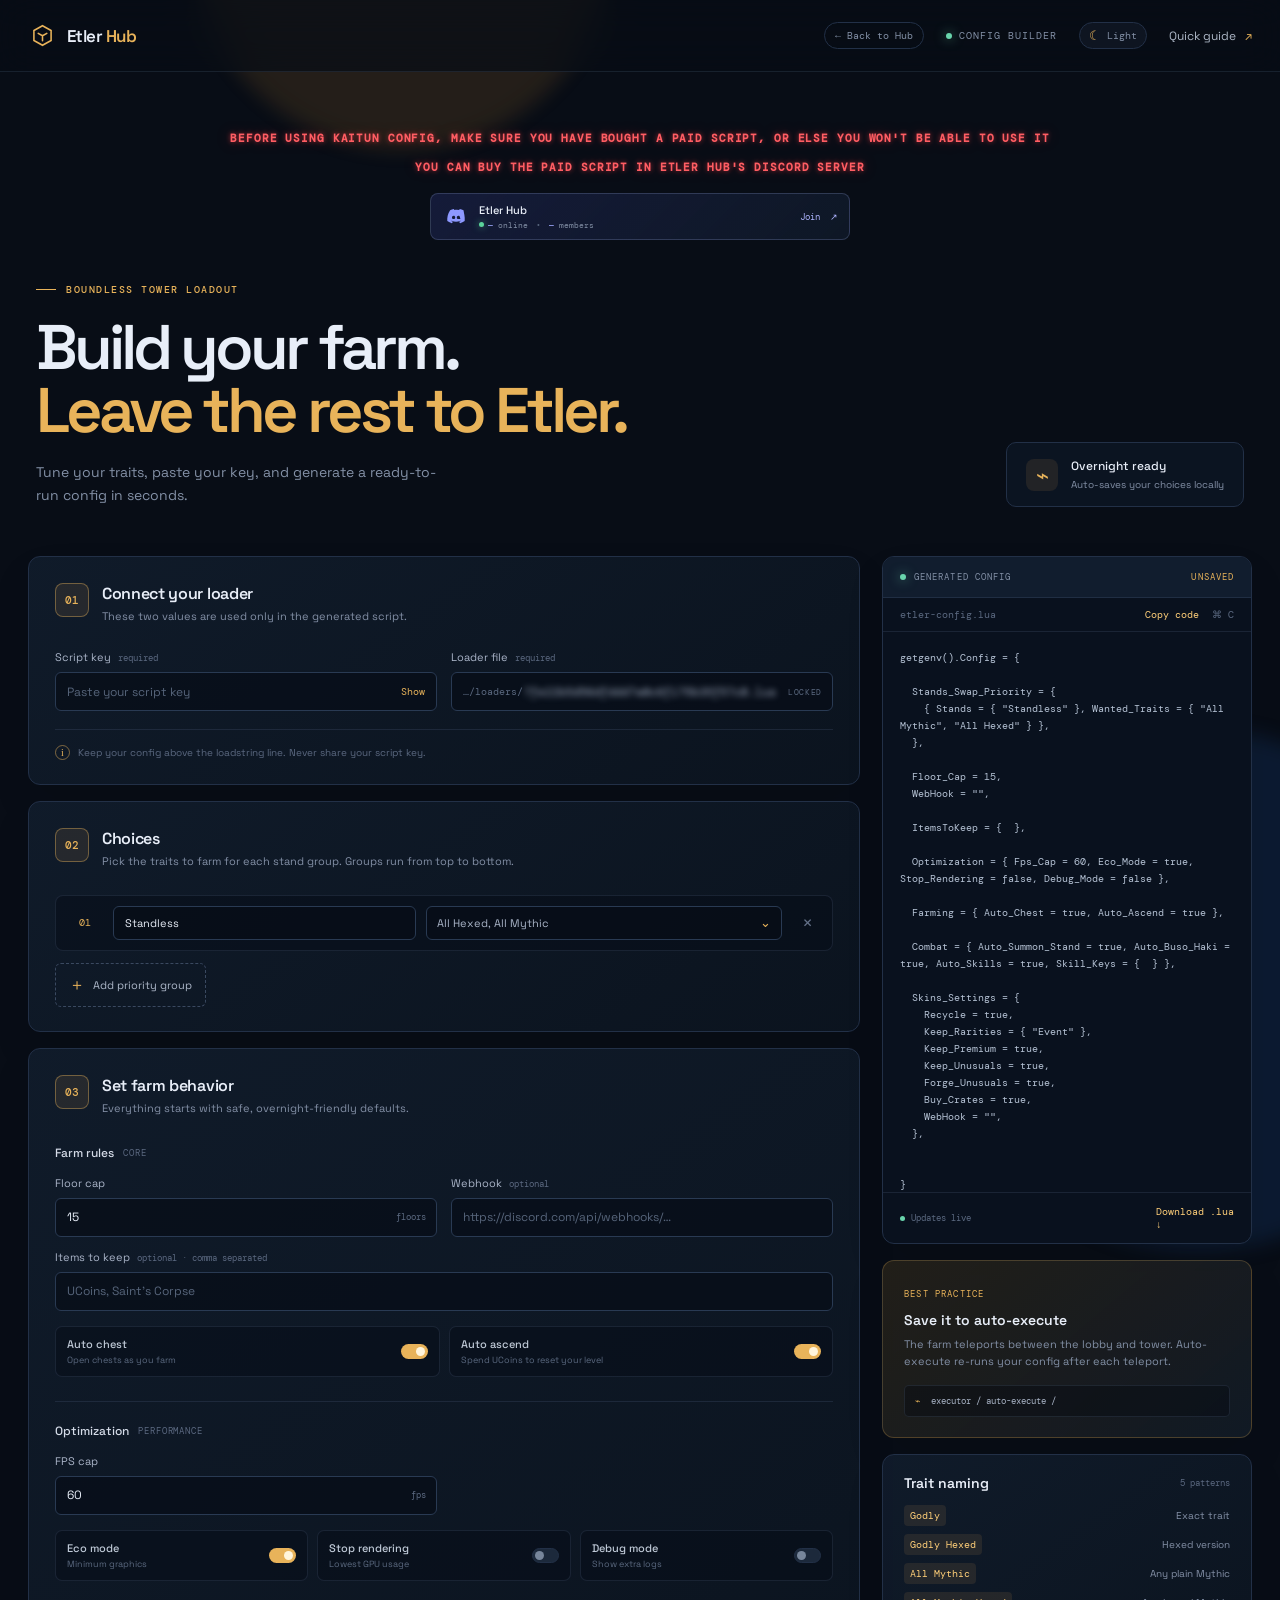
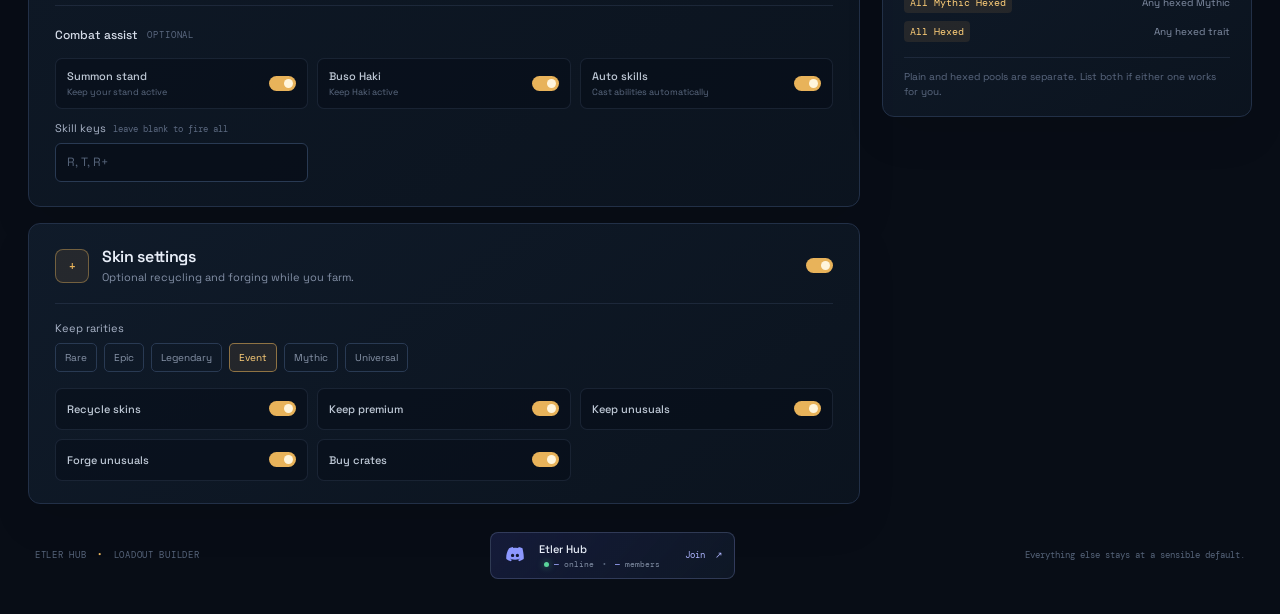
==== config.html @ 216a99de "Add files via upload" ====
<!doctype html>
<html lang="en" data-theme="dark">
  <head>
    <meta charset="UTF-8" />
    <meta name="viewport" content="width=device-width, initial-scale=1.0" />
    <meta name="theme-color" content="#080d16" />
    <script>
      try {
        document.documentElement.dataset.theme = localStorage.getItem('etler-hub-theme') === 'light' ? 'light' : 'dark';
      } catch {}
    </script>
    <link rel="icon" href="data:image/svg+xml,%3Csvg xmlns='http://www.w3.org/2000/svg' viewBox='0 0 32 32'%3E%3Crect width='32' height='32' rx='8' fill='%23080d16'/%3E%3Cpath d='M16 4 27 10v12L16 28 5 22V10L16 4Z' fill='none' stroke='%23e8b35a' stroke-width='2'/%3E%3C/svg%3E" />
    <title>Etler Config</title>
    <link rel="stylesheet" href="styles.css" />
  </head>
  <body onload="import('./app.js')">
    <div class="ambient ambient-one"></div>
    <div class="ambient ambient-two"></div>

    <header class="topbar">
      <a class="brand" href="index.html" aria-label="Etler Hub home">
        <span class="brand-mark" aria-hidden="true">
          <svg viewBox="0 0 32 32" fill="none">
            <path d="M16 3.5 27 9.7v12.6L16 28.5 5 22.3V9.7L16 3.5Z" stroke="currentColor" stroke-width="2"/>
            <path d="m10.5 13.2 5.5 3.1 5.5-3.1M16 16.3v6.4" stroke="currentColor" stroke-width="2" stroke-linecap="round" stroke-linejoin="round"/>
          </svg>
        </span>
        <span>Etler <b>Hub</b></span>
      </a>
      <div class="topbar-right">
        <a class="back-home-button" href="index.html">← Back to Hub</a>
        <span class="status-dot"><i></i> CONFIG BUILDER</span>
        <button class="theme-toggle" id="theme-toggle" type="button" aria-label="Switch to light mode" title="Switch to light mode">
          <span class="theme-glyph" id="theme-glyph" aria-hidden="true">☾</span><span id="theme-label">Light</span>
        </button>
        <button class="docs-link docs-button" id="quick-guide-trigger" type="button" aria-haspopup="dialog" aria-controls="guide-modal">Quick guide <span>↗</span></button>
      </div>
    </header>

    <main id="top" class="shell">
      <p class="paid-warning" role="alert">BEFORE USING KAITUN CONFIG, MAKE SURE YOU HAVE BOUGHT A PAID SCRIPT, OR ELSE YOU WON'T BE ABLE TO USE IT</p>
      <p class="paid-warning paid-warning-secondary" role="alert">YOU CAN BUY THE PAID SCRIPT IN ETLER HUB'S DISCORD SERVER</p>
      <a class="discord-card config-discord-card" href="https://discord.gg/sDwYt2YUWt" target="_blank" rel="noopener noreferrer" aria-label="Join the Etler Hub Discord server">
        <span class="discord-mark" aria-hidden="true">
          <svg viewBox="0 0 24 24" fill="none"><path d="M19.5 5.2A16.2 16.2 0 0 0 15.7 4l-.5 1a14.8 14.8 0 0 0-2.4-.2c-.8 0-1.6.1-2.4.2l-.5-1c-1.3.3-2.6.7-3.8 1.2C3.7 8.9 3 12.5 3.3 16c1.5 1.1 3 1.8 4.6 2.2l1.1-1.4c-.6-.2-1.2-.5-1.7-.8l.4-.3c1.3.6 2.8 1 4.3 1s3-.4 4.3-1l.4.3c-.5.3-1.1.6-1.7.8l1.1 1.4c1.6-.4 3.1-1.1 4.6-2.2.4-4.1-.7-7.7-1.2-10.8ZM9.6 14.1c-.9 0-1.6-.8-1.6-1.7s.7-1.7 1.6-1.7 1.6.7 1.6 1.7-.7 1.7-1.6 1.7Zm4.8 0c-.9 0-1.6-.8-1.6-1.7s.7-1.7 1.6-1.7 1.6.7 1.6 1.7 1.6 1.7-1.6 1.7Z" fill="currentColor"/></svg>
        </span>
        <span class="discord-copy"><strong id="discord-name">Etler Hub</strong><span><i class="discord-online-dot"></i><b id="discord-online">—</b> online <em>•</em> <b id="discord-members">—</b> members</span></span>
        <span class="discord-join">Join <span>↗</span></span>
      </a>
      <section class="hero">
        <div>
          <p class="eyebrow"><span></span> BOUNDLESS TOWER LOADOUT</p>
          <h1>Build your farm.<br /><em>Leave the rest to Etler.</em></h1>
          <p class="hero-copy">Tune your traits, paste your key, and generate a ready-to-run config in seconds.</p>
        </div>
        <div class="hero-badge">
          <div class="badge-icon">⌁</div>
          <div><strong>Overnight ready</strong><span>Auto-saves your choices locally</span></div>
        </div>
      </section>

      <div class="workspace-grid">
        <section class="builder-column" aria-label="Configuration builder">
          <div class="panel step-panel">
            <div class="panel-heading">
              <div class="step-number">01</div>
              <div><h2>Connect your loader</h2><p>These two values are used only in the generated script.</p></div>
            </div>
            <div class="field-grid">
              <label class="field">
                <span>Script key <small>required</small></span>
                <div class="input-wrap">
                  <input id="script-key" type="password" placeholder="Paste your script key" autocomplete="off" />
                  <button class="input-action" type="button" id="toggle-key" aria-label="Show script key">Show</button>
                </div>
              </label>
              <label class="field">
                <span>Loader file <small>required</small></span>
                <div class="input-wrap loader-input locked-loader" aria-label="Fixed loader file"><b>…/loaders/</b><span id="loader">7fe22b5d56dfddd7a0c6f175b35f57c0.lua</span><i>LOCKED</i></div>
              </label>
            </div>
            <div class="note-line"><span class="note-icon">i</span> Keep your config above the loadstring line. Never share your script key.</div>
          </div>

          <div class="panel step-panel">
            <div class="panel-heading">
              <div class="step-number">02</div>
              <div><h2>Choices</h2><p>Pick the traits to farm for each stand group. Groups run from top to bottom.</p></div>
            </div>
            <div id="priority-groups" class="priority-groups"></div>
            <button class="add-group" id="add-group" type="button"><span>＋</span> Add priority group</button>
          </div>

          <div class="panel step-panel">
            <div class="panel-heading">
              <div class="step-number">03</div>
              <div><h2>Set farm behavior</h2><p>Everything starts with safe, overnight-friendly defaults.</p></div>
            </div>

            <div class="setting-block">
              <div class="setting-title"><span>Farm rules</span><small>CORE</small></div>
              <div class="compact-fields">
                <label class="field"><span>Floor cap</span><div class="number-input"><input id="floor-cap" type="number" min="0" value="15" /><span>floors</span></div></label>
                <label class="field"><span>Webhook <small>optional</small></span><input id="webhook" type="url" placeholder="https://discord.com/api/webhooks/…" /></label>
              </div>
              <label class="field items-field"><span>Items to keep <small>optional · comma separated</small></span><input id="items-to-keep" type="text" placeholder="UCoins, Saint's Corpse" /></label>
              <div class="toggle-grid">
                <label class="toggle-row"><span><b>Auto chest</b><small>Open chests as you farm</small></span><input id="auto-chest" type="checkbox" checked /><i></i></label>
                <label class="toggle-row"><span><b>Auto ascend</b><small>Spend UCoins to reset your level</small></span><input id="auto-ascend" type="checkbox" checked /><i></i></label>
              </div>
            </div>

            <div class="setting-block split-setting">
              <div class="setting-title"><span>Optimization</span><small>PERFORMANCE</small></div>
              <div class="compact-fields three">
                <label class="field"><span>FPS cap</span><div class="number-input"><input id="fps-cap" type="number" min="1" max="240" value="60" /><span>fps</span></div></label>
              </div>
              <div class="toggle-grid three">
                <label class="toggle-row"><span><b>Eco mode</b><small>Minimum graphics</small></span><input id="eco-mode" type="checkbox" checked /><i></i></label>
                <label class="toggle-row"><span><b>Stop rendering</b><small>Lowest GPU usage</small></span><input id="stop-rendering" type="checkbox" /><i></i></label>
                <label class="toggle-row"><span><b>Debug mode</b><small>Show extra logs</small></span><input id="debug-mode" type="checkbox" /><i></i></label>
              </div>
            </div>

            <div class="setting-block split-setting">
              <div class="setting-title"><span>Combat assist</span><small>OPTIONAL</small></div>
              <div class="toggle-grid three">
                <label class="toggle-row"><span><b>Summon stand</b><small>Keep your stand active</small></span><input id="auto-summon" type="checkbox" checked /><i></i></label>
                <label class="toggle-row"><span><b>Buso Haki</b><small>Keep Haki active</small></span><input id="auto-buso" type="checkbox" checked /><i></i></label>
                <label class="toggle-row"><span><b>Auto skills</b><small>Cast abilities automatically</small></span><input id="auto-skills" type="checkbox" checked /><i></i></label>
              </div>
              <label class="field skill-keys"><span>Skill keys <small>leave blank to fire all</small></span><input id="skill-keys" type="text" placeholder="R, T, R+" /></label>
            </div>
          </div>

          <div class="panel skin-panel">
            <div class="panel-heading compact-heading">
              <div class="step-number">+</div>
              <div><h2>Skin settings</h2><p>Optional recycling and forging while you farm.</p></div>
              <label class="mini-toggle"><input id="skins-enabled" type="checkbox" checked /><i></i></label>
            </div>
            <div id="skin-options" class="skin-options">
              <div class="rarity-picker">
                <span class="picker-label">Keep rarities</span>
                <div class="rarity-list">
                  <label><input type="checkbox" value="Rare" />Rare</label>
                  <label><input type="checkbox" value="Epic" />Epic</label>
                  <label><input type="checkbox" value="Legendary" />Legendary</label>
                  <label class="checked"><input type="checkbox" value="Event" checked />Event</label>
                  <label><input type="checkbox" value="Mythic" />Mythic</label>
                  <label><input type="checkbox" value="Universal" />Universal</label>
                </div>
              </div>
              <div class="toggle-grid three skin-toggles">
                <label class="toggle-row"><span><b>Recycle skins</b></span><input id="recycle" type="checkbox" checked /><i></i></label>
                <label class="toggle-row"><span><b>Keep premium</b></span><input id="keep-premium" type="checkbox" checked /><i></i></label>
                <label class="toggle-row"><span><b>Keep unusuals</b></span><input id="keep-unusuals" type="checkbox" checked /><i></i></label>
                <label class="toggle-row"><span><b>Forge unusuals</b></span><input id="forge-unusuals" type="checkbox" checked /><i></i></label>
                <label class="toggle-row"><span><b>Buy crates</b></span><input id="buy-crates" type="checkbox" checked /><i></i></label>
              </div>
            </div>
          </div>
        </section>

        <aside class="output-column">
          <div class="code-card">
            <div class="code-card-top">
              <div><span class="live-dot"></span><span>GENERATED CONFIG</span></div>
              <span id="config-state" class="config-state">UNSAVED</span>
            </div>
            <div class="code-toolbar"><span>etler-config.lua</span><button id="copy-config" type="button">Copy code <span>⌘ C</span></button></div>
            <pre id="code-output" tabindex="0" aria-label="Generated Lua config"></pre>
            <div class="code-card-bottom"><span><i></i> Updates live</span><button id="download-config" type="button">Download .lua <span>↓</span></button></div>
          </div>

          <div class="tip-card">
            <span class="tip-label">BEST PRACTICE</span>
            <h3>Save it to auto-execute</h3>
            <p>The farm teleports between the lobby and tower. Auto-execute re-runs your config after each teleport.</p>
            <div class="tip-path"><span>⌁</span> executor / auto-execute /</div>
          </div>

          <div class="trait-card" id="guide">
            <div class="trait-card-heading"><h3>Trait naming</h3><span>5 patterns</span></div>
            <div class="trait-list">
              <div><code>Godly</code><span>Exact trait</span></div>
              <div><code>Godly Hexed</code><span>Hexed version</span></div>
              <div><code>All Mythic</code><span>Any plain Mythic</span></div>
              <div><code>All Mythic Hexed</code><span>Any hexed Mythic</span></div>
              <div><code>All Hexed</code><span>Any hexed trait</span></div>
            </div>
            <p class="trait-note">Plain and hexed pools are separate. List both if either one works for you.</p>
          </div>
        </aside>
      </div>

      <footer class="page-footer">
        <span>ETLER HUB <i>•</i> LOADOUT BUILDER</span>
        <a class="discord-card footer-discord-card" href="https://discord.gg/sDwYt2YUWt" target="_blank" rel="noopener noreferrer" aria-label="Join the Etler Hub Discord server">
          <span class="discord-mark" aria-hidden="true">
            <svg viewBox="0 0 24 24" fill="none"><path d="M19.5 5.2A16.2 16.2 0 0 0 15.7 4l-.5 1a14.8 14.8 0 0 0-2.4-.2c-.8 0-1.6.1-2.4.2l-.5-1c-1.3.3-2.6.7-3.8 1.2C3.7 8.9 3 12.5 3.3 16c1.5 1.1 3 1.8 4.6 2.2l1.1-1.4c-.6-.2-1.2-.5-1.7-.8l.4-.3c1.3.6 2.8 1 4.3 1s3-.4 4.3-1l.4.3c-.5.3-1.1.6-1.7.8l1.1 1.4c1.6-.4 3.1-1.1 4.6-2.2.4-4.1-.7-7.7-1.2-10.8ZM9.6 14.1c-.9 0-1.6-.8-1.6-1.7s.7-1.7 1.6-1.7 1.6.8 1.6 1.7-.7 1.7-1.6 1.7Zm4.8 0c-.9 0-1.6-.8-1.6-1.7s.7-1.7 1.6-1.7 1.6.8 1.6 1.7-.7 1.7-1.6 1.7Z" fill="currentColor"/></svg>
          </span>
          <span class="discord-copy"><strong id="discord-name">Etler Hub</strong><span><i class="discord-online-dot"></i><b id="discord-online">—</b> online <em>•</em> <b id="discord-members">—</b> members</span></span>
          <span class="discord-join">Join <span>↗</span></span>
        </a>
        <span>Everything else stays at a sensible default.</span>
      </footer>
    </main>

    <div class="guide-modal" id="guide-modal" aria-hidden="true">
      <div class="guide-backdrop" data-guide-close></div>
      <section class="guide-dialog" role="dialog" aria-modal="true" aria-labelledby="guide-title" tabindex="-1">
        <header class="guide-modal-header">
          <div>
            <p class="eyebrow"><span></span> ETLER HUB / QUICK GUIDE</p>
            <h2 id="guide-title">Etler Hub — Trait Farm Setup</h2>
          </div>
          <button class="guide-close" id="guide-close" type="button" data-guide-close aria-label="Close quick guide">×</button>
        </header>
        <div class="guide-content">
          <p class="guide-lead">Farm traits while you're away. Three steps.</p>

          <ol class="guide-steps">
            <li>Paste your key into <code>script_key</code> and change the loader.</li>
            <li>Change <code>"Standless"</code> to the stand you want, and <code>Wanted_Traits</code> to the traits you want.</li>
            <li>Save it into your executor's auto-execute folder, then join the game.</li>
          </ol>

          <p>Everything else already has sensible defaults — leave it alone unless you want to change something.</p>

          <h3>Naming your traits</h3>
          <p>It stops on the first one that lands.</p>
          <div class="guide-definition-list">
            <div><code>"Godly"</code><span>that exact trait</span></div>
            <div><code>"Godly Hexed"</code><span>the hexed version of it</span></div>
            <div><code>"All Mythic"</code><span>any Mythic trait, plain only</span></div>
            <div><code>"All Mythic Hexed"</code><span>any hexed Mythic</span></div>
            <div><code>"Any Hexed"</code><span>any hexed trait at all</span></div>
          </div>
          <pre>Wanted_Traits = { "All Mythic", "All Mythic Hexed" },</pre>
          <p><code>"All Mythic"</code> does not include hexed Mythics. List both, as above, if you want either.</p>

          <h3>Complete example</h3>
          <pre>getgenv().Config = {

    Stands_Swap_Priority = {
        { Stands = { "Standless" }, Wanted_Traits = { "Any Hexed", "All Mythic" } },
    },

    Floor_Cap = 15,
    WebHook   = "",

    ItemsToKeep = {},

    Optimization = { Fps_Cap = 60, Eco_Mode = true, Stop_Rendering = false, Debug_Mode = false },

    Farming = { Auto_Chest = true, Auto_Ascend = true },

    Combat = { Auto_Summon_Stand = true, Auto_Buso_Haki = true, Auto_Skills = true, Skill_Keys = {} },

    Skins_Settings = {
        Recycle        = true,
        Keep_Rarities  = { "Event" },
        Keep_Premium   = true,
        Keep_Unusuals  = true,
        Forge_Unusuals = true,
        Buy_Crates     = true,
        WebHook        = "",
    },
}

script_key = "YOUR_KEY_HERE";
loadstring(game:HttpGet("https://api.luarmor.net/files/v4/loaders/YOUR_LOADER.lua"))()</pre>
          <p>It takes you to Boundless Tower, farms, and rolls traits until one you asked for lands.</p>

          <h3>Three things that break it</h3>
          <p><strong>Use the auto-execute folder.</strong> The farm teleports between the lobby and the tower, and only auto-execute re-runs the script after a teleport. Run it by hand and it stops at the first one.</p>
          <p><strong>Keep the config above the loadstring line.</strong> Below it, and it's ignored.</p>
          <p><strong>No window is normal.</strong> With a config, the hub runs hidden. Delete the whole Config block if you want the clickable hub back.</p>

          <h3>Two things that look broken but aren't</h3>
          <p><strong>It skipped my stand.</strong> Every copy already has a trait you asked for. Rolling it would destroy the good trait you already have.</p>
          <p><strong>It stopped and named a typo.</strong> A name that matches nothing halts the script and tells you what you probably meant — better than guessing and rolling the wrong stand.</p>

          <h3>Picking what to farm</h3>
          <pre>Stands_Swap_Priority = {
    { Stands = { "Standless" },                Wanted_Traits = { "Any Hexed" } },
    { Stands = { "The Vessel", "Kuro Claws" }, Wanted_Traits = { "Godly" } },
}</pre>
          <p>Each line is one group, farmed top to bottom. Several stands on one line share the same target traits.</p>

          <h3>Five ways to name a trait</h3>
          <p>It stops on the first one that lands.</p>
          <div class="guide-definition-list">
            <div><code>"Any Hexed"</code><span>any hexed trait</span></div>
            <div><code>"All Mythic"</code><span>any plain Mythic; also All Legendary and All Epic</span></div>
            <div><code>"All Mythic Hexed"</code><span>any hexed Mythic; also All Legendary Hexed</span></div>
            <div><code>"Godly"</code><span>that exact trait</span></div>
            <div><code>"Godly Hexed"</code><span>the hexed version of it</span></div>
          </div>
          <p><code>"All Mythic"</code> and <code>"All Mythic Hexed"</code> are separate — the plain form never accepts a hexed roll. List both if you'll take either.</p>
          <p>Capitals, spaces, and punctuation don't matter — <code>"the vessel"</code> works.</p>
          <p>Ask for <code>"Prime"</code> and a hexed Prime is kept too — it's strictly better, so it's never rolled away.</p>

          <h3>Just want UCoins, not traits?</h3>
          <p>Leave <code>Wanted_Traits</code> empty and turn ascending off:</p>
          <pre>Stands_Swap_Priority = {
    { Stands = { "Standless" }, Wanted_Traits = { } },
},

Farming = { Auto_Ascend = false },</pre>
          <p>Empty traits means it never touches the roller — so it farms on your spec, normally skipped for being too good, and can't roll over a trait you wanted to keep. <code>Auto_Ascend = false</code> keeps the coins instead of spending them.</p>

          <h3>The other settings</h3>
          <p><strong>Floor_Cap</strong> — clear this floor, then restart, 0 climbs forever.</p>
          <p><strong>ItemsToKeep</strong> — auto-sell clears everything else to stop your bag filling up. Anything named here is never sold and is stored automatically the moment it drops. A floor won't skip until it's safely stored.</p>
          <p><strong>Optimization</strong> — <code>Fps_Cap</code> caps your framerate, <code>Eco_Mode</code> drops graphics to the minimum. Both are worth it for an overnight farm.</p>
          <p><strong>Farming.Auto_Ascend</strong> — set false to keep your UCoins. Ascending spends them and resets your level.</p>
          <p><strong>Combat</strong> — <code>Auto_Buso_Haki</code> keeps Haki up, <code>Auto_Skills</code> casts your abilities. <code>Skill_Keys = {}</code> fires every key; name them like <code>{ "R", "T" }</code> to pick. Charged keys use +, like <code>"R+"</code>.</p>
          <p><strong>WebHook</strong> — Discord ping each time a trait is secured. Your username is spoilered.</p>
          <p><strong>Skins_Settings</strong> — recycles skins into points, forges points into unusuals, while you farm. <code>Keep_Rarities</code> is what you protect — everything else is melted. Valid: Rare, Epic, Legendary, Event, Mythic, Universal. Limited, Unobtainable, equipped, and locked skins are never touched.</p>
        </div>
      </section>
    </div>
    <div id="toast" class="toast" role="status">Copied to clipboard</div>
  </body>
</html>
---- styles.css ----
@import url('https://fonts.googleapis.com/css2?family=DM+Mono:wght@400;500&family=Space+Grotesk:wght@400;500;600;700&display=swap');

:root {
  color-scheme: dark;
  --bg: #080d16;
  --panel: rgba(15, 23, 36, .88);
  --panel-2: #111c2c;
  --line: #223047;
  --line-soft: rgba(115, 138, 171, .16);
  --text: #e8eef8;
  --muted: #8390a6;
  --dim: #5b6980;
  --accent: #e8b35a;
  --accent-bright: #ffcf79;
  --accent-wash: rgba(232, 179, 90, .1);
  --green: #69d4ac;
  --mono: 'DM Mono', monospace;
  --topbar-bg: rgba(8, 13, 22, .72);
  --panel-gradient: linear-gradient(145deg, rgba(17,28,44,.92), rgba(12,20,32,.92));
  --input-bg: rgba(7, 13, 23, .68);
  --input-border: #293a53;
  --row-bg: rgba(6, 12, 21, .45);
  --toggle-bg: #1c293b;
  --label: #aab5c8;
  --subtle-text: #bfc9d7;
  --placeholder: #56647a;
  --menu-bg: #101b2a;
  --code-bg: #09111e;
  --code-top: #111d2e;
  --code-text: #b6c3d5;
  --tip-gradient: linear-gradient(140deg, rgba(40,35,25,.8), rgba(18,27,38,.9));
  --tip-path-bg: rgba(3, 8, 15, .35);
  --shadow: rgba(0, 0, 0, .08);
}

:root[data-theme="light"] {
  color-scheme: light;
  --bg: #f4f7fb;
  --panel: rgba(255, 255, 255, .92);
  --panel-2: #ffffff;
  --line: #d8e0eb;
  --line-soft: rgba(87, 106, 135, .17);
  --text: #172235;
  --muted: #60708a;
  --dim: #7b8799;
  --accent: #ae6d12;
  --accent-bright: #925708;
  --accent-wash: rgba(174, 109, 18, .1);
  --green: #23956f;
  --topbar-bg: rgba(244, 247, 251, .8);
  --panel-gradient: linear-gradient(145deg, rgba(255,255,255,.98), rgba(246,249,253,.96));
  --input-bg: rgba(249, 251, 254, .96);
  --input-border: #c5d0df;
  --row-bg: rgba(232, 238, 247, .56);
  --toggle-bg: #e2e8f1;
  --label: #52627a;
  --subtle-text: #43536b;
  --placeholder: #8995a7;
  --menu-bg: #ffffff;
  --code-bg: #f8fafd;
  --code-top: #edf2f8;
  --code-text: #44546d;
  --tip-gradient: linear-gradient(140deg, rgba(255,249,236,.96), rgba(244,248,252,.98));
  --tip-path-bg: rgba(232, 238, 247, .6);
  --shadow: rgba(63, 82, 111, .1);
}

* { box-sizing: border-box; }
html { scroll-behavior: smooth; }
body {
  margin: 0;
  background: var(--bg);
  color: var(--text);
  font-family: 'Space Grotesk', sans-serif;
  min-width: 320px;
  overflow-x: hidden;
}
button, input { font: inherit; }
button { cursor: pointer; }
.ambient { position: fixed; pointer-events: none; border-radius: 50%; filter: blur(10px); opacity: .16; z-index: -1; }
.ambient-one { width: 420px; height: 420px; background: #b77b2b; top: -270px; left: 15%; }
.ambient-two { width: 520px; height: 520px; background: #163665; bottom: -350px; right: -180px; opacity: .35; }

.topbar { height: 72px; padding: 0 max(28px, calc((100vw - 1280px) / 2)); border-bottom: 1px solid var(--line-soft); display: flex; align-items: center; justify-content: space-between; background: var(--topbar-bg); backdrop-filter: blur(18px); }
.brand { display: flex; gap: 10px; align-items: center; color: var(--text); text-decoration: none; font-size: 17px; font-weight: 600; letter-spacing: -.03em; }
.brand b { color: var(--accent); font-weight: 600; }
.brand-mark { width: 29px; height: 29px; display: grid; place-items: center; color: var(--accent); }
.brand-mark svg { width: 25px; height: 25px; }
.topbar-right { display: flex; align-items: center; gap: 22px; }
.back-home-button { color: var(--muted); border: 1px solid var(--line); border-radius: 999px; padding: 6px 10px; font: 10px var(--mono); text-decoration: none; transition: .2s; }
.back-home-button:hover { border-color: var(--accent); color: var(--accent); }
.theme-toggle { display: inline-flex; align-items: center; gap: 6px; border: 1px solid var(--line); border-radius: 999px; padding: 6px 9px; color: var(--muted); background: var(--panel); font: 10px var(--mono); transition: .2s; }
.theme-toggle:hover { border-color: var(--accent); color: var(--accent); }
.theme-glyph { color: var(--accent); font-size: 13px; line-height: 1; }
.status-dot, .docs-link { font-size: 10px; font-family: var(--mono); letter-spacing: .1em; color: var(--muted); }
.status-dot { display: flex; align-items: center; gap: 7px; }
.status-dot i, .live-dot { width: 6px; height: 6px; background: var(--green); border-radius: 50%; box-shadow: 0 0 12px rgba(105,212,172,.7); display: inline-block; }
.docs-link { color: #aeb8c7; letter-spacing: 0; text-decoration: none; font-family: inherit; font-size: 12px; }
.docs-link span { color: var(--accent); margin-left: 6px; }

.shell { max-width: 1280px; margin: 0 auto; padding: 58px 28px 35px; }
.paid-warning { margin: 0 auto 35px; max-width: 940px; color: #ff5d63; font: 700 11px/1.6 var(--mono); letter-spacing: .08em; text-align: center; text-shadow: 0 0 5px rgba(255, 67, 76, .6), 0 0 16px rgba(255, 67, 76, .3); animation: paid-warning-pulse 1.8s ease-in-out infinite; }
.paid-warning-secondary { margin-top: -24px; margin-bottom: 17px; }
.config-discord-card { width: min(100%, 420px); margin: 0 auto 43px; }
.footer-discord-card { display: none; }
@keyframes paid-warning-pulse {
  0%, 100% { opacity: .78; text-shadow: 0 0 4px rgba(255, 67, 76, .45), 0 0 12px rgba(255, 67, 76, .2); }
  50% { opacity: 1; text-shadow: 0 0 7px rgba(255, 67, 76, .9), 0 0 24px rgba(255, 67, 76, .55); }
}
.hero { display: flex; align-items: flex-end; justify-content: space-between; gap: 35px; padding: 0 8px 49px; }
.eyebrow { font: 500 10px var(--mono); letter-spacing: .15em; color: var(--accent); margin: 0 0 20px; display: flex; align-items: center; gap: 10px; }
.eyebrow span { display: block; width: 20px; height: 1px; background: var(--accent); }
h1 { font-size: clamp(38px, 5vw, 63px); line-height: .99; margin: 0; letter-spacing: -.065em; font-weight: 600; }
h1 em { color: var(--accent); font-style: normal; }
.hero-copy { color: var(--muted); max-width: 420px; font-size: 14px; line-height: 1.65; margin: 20px 0 0; }
.hero-badge { display: flex; align-items: center; gap: 13px; padding: 15px 19px; border: 1px solid var(--line); background: rgba(17,28,44,.52); border-radius: 10px; min-width: 220px; }
.hero-badge .badge-icon { width: 32px; height: 32px; border-radius: 8px; background: var(--accent-wash); color: var(--accent); display: grid; place-items: center; font-size: 22px; }
.hero-badge strong, .hero-badge span { display: block; }
.hero-badge strong { font-size: 12px; font-weight: 500; }
.hero-badge span { color: var(--muted); font-size: 10px; margin-top: 4px; }

.workspace-grid { display: grid; grid-template-columns: minmax(0, 1fr) 370px; align-items: start; gap: 22px; }
.builder-column { display: flex; flex-direction: column; gap: 16px; min-width: 0; }
.output-column { position: sticky; top: 20px; display: flex; flex-direction: column; gap: 16px; min-width: 0; }
.panel, .code-card, .tip-card, .trait-card { border: 1px solid var(--line); background: var(--panel-gradient); border-radius: 12px; box-shadow: 0 20px 40px var(--shadow); }
.step-panel { padding: 26px 26px 24px; }
.panel-heading { display: flex; align-items: flex-start; gap: 13px; margin-bottom: 25px; }
.panel-heading h2 { margin: 0; font-size: 16px; letter-spacing: -.02em; font-weight: 600; }
.panel-heading p { color: var(--muted); font-size: 11px; margin: 5px 0 0; line-height: 1.45; }
.step-number { min-width: 34px; height: 34px; border-radius: 8px; border: 1px solid rgba(232,179,90,.4); color: var(--accent); background: var(--accent-wash); display: grid; place-items: center; font: 500 11px var(--mono); }
.field-grid, .compact-fields { display: grid; grid-template-columns: 1fr 1fr; gap: 14px; }
.field { display: block; min-width: 0; }
.field > span, .picker-label { display: block; color: var(--label); font-size: 11px; margin-bottom: 8px; }
.field small { color: var(--dim); font-size: 9px; margin-left: 4px; font-family: var(--mono); }
input[type=text], input[type=password], input[type=url], input[type=number] { width: 100%; height: 39px; color: var(--text); border: 1px solid var(--input-border); outline: none; border-radius: 6px; padding: 0 11px; font-size: 12px; background: var(--input-bg); transition: border .2s, box-shadow .2s; }
input::placeholder { color: var(--placeholder); }
input:focus { border-color: rgba(232,179,90,.7); box-shadow: 0 0 0 3px rgba(232,179,90,.08); }
.input-wrap { position: relative; display: flex; align-items: center; }
.input-wrap input { padding-right: 52px; }
.input-action { position: absolute; right: 7px; border: 0; background: none; color: var(--accent); font: 10px var(--mono); padding: 5px; }
.loader-input { color: var(--dim); font: 10px var(--mono); border: 1px solid var(--input-border); background: var(--input-bg); border-radius: 6px; height: 39px; padding-left: 11px; gap: 1px; overflow: hidden; }
.loader-input b { flex: 0 0 auto; font-weight: 400; }
.loader-input span { color: #aebbd0; font-size: 11px; white-space: nowrap; min-width: 0; overflow: hidden; text-overflow: ellipsis; filter: blur(3px); user-select: none; }
.loader-input i { margin-left: auto; margin-right: 10px; flex: 0 0 auto; color: var(--dim); font: 8px var(--mono); font-style: normal; letter-spacing: .08em; user-select: none; }
.locked-loader { user-select: none; }
.note-line { margin-top: 18px; padding-top: 15px; border-top: 1px solid var(--line-soft); color: var(--dim); font-size: 10px; display: flex; gap: 8px; align-items: center; }
.note-icon { width: 15px; height: 15px; color: var(--accent); border: 1px solid rgba(232,179,90,.5); border-radius: 50%; display: inline-grid; place-items: center; font: 10px Georgia; flex: 0 0 auto; }

.priority-groups { display: flex; flex-direction: column; gap: 9px; }
.priority-row { position: relative; display: grid; grid-template-columns: 37px minmax(120px, .85fr) minmax(180px, 1fr) 30px; gap: 10px; align-items: center; padding: 10px; background: var(--row-bg); border: 1px solid var(--line-soft); border-radius: 8px; }
.group-index { font: 10px var(--mono); color: var(--accent); text-align: center; }
.priority-row input { height: 34px; font-size: 11px; }
.trait-picker { position: relative; min-width: 0; }
.trait-trigger { width: 100%; height: 34px; display: flex; align-items: center; justify-content: space-between; gap: 8px; border: 1px solid var(--input-border); color: var(--label); background: var(--input-bg); border-radius: 6px; padding: 0 10px; font-size: 11px; text-align: left; overflow: hidden; }
.trait-trigger:hover, .trait-picker.open .trait-trigger { border-color: rgba(232,179,90,.7); }
.trait-summary { min-width: 0; overflow: hidden; text-overflow: ellipsis; white-space: nowrap; }
.trait-summary.placeholder { color: #56647a; }
.trait-chevron { color: var(--accent); font-size: 13px; flex: 0 0 auto; }
.trait-menu { display: none; position: absolute; z-index: 20; top: calc(100% + 7px); left: 0; width: min(390px, calc(100vw - 60px)); padding: 10px; border: 1px solid var(--line); border-radius: 8px; background: var(--menu-bg); box-shadow: 0 18px 40px rgba(0,0,0,.18); }
.trait-picker.open .trait-menu { display: block; }
.trait-menu-heading { color: var(--dim); font: 9px var(--mono); letter-spacing: .1em; padding: 0 2px 8px; border-bottom: 1px solid var(--line-soft); }
.trait-options { display: grid; grid-template-columns: 1fr 1fr; gap: 4px; max-height: 275px; overflow-y: auto; padding-top: 8px; scrollbar-width: thin; scrollbar-color: #33465f transparent; }
.trait-option { display: flex; align-items: center; gap: 7px; min-width: 0; padding: 5px 5px; border-radius: 4px; cursor: pointer; }
.trait-option:hover { background: rgba(255,255,255,.05); }
.trait-option input { width: 12px; height: 12px; margin: 0; accent-color: var(--accent); flex: 0 0 auto; }
.trait-option span { font: 10px var(--mono); white-space: nowrap; overflow: hidden; text-overflow: ellipsis; }
.trait-option.tier-one span { color: rgb(63, 37, 94); }
.trait-option.tier-two span { color: rgb(216, 128, 66); }
.trait-option.tier-three span { color: rgb(193, 76, 13); }
.trait-option.tier-one input { accent-color: rgb(126, 81, 182); }
.trait-option.tier-two input { accent-color: rgb(216, 128, 66); }
.trait-option.tier-three input { accent-color: rgb(193, 76, 13); }
.remove-group { color: #647189; background: transparent; border: 0; font-size: 18px; line-height: 1; padding: 5px; }
.remove-group:hover { color: #e6807d; }
.add-group { margin-top: 12px; border: 1px dashed #3a4960; color: #aeb9ca; background: transparent; border-radius: 6px; padding: 10px 13px; font-size: 11px; transition: .2s; }
.add-group:hover { border-color: var(--accent); color: var(--accent); background: var(--accent-wash); }
.add-group span { font-size: 16px; vertical-align: -1px; color: var(--accent); margin-right: 5px; }

.setting-block { padding-top: 3px; }
.setting-block + .setting-block { border-top: 1px solid var(--line-soft); margin-top: 24px; padding-top: 21px; }
.setting-title { display: flex; align-items: center; gap: 9px; margin-bottom: 15px; color: #d5dce8; font-size: 12px; font-weight: 500; }
.setting-title small { font: 9px var(--mono); color: var(--dim); letter-spacing: .1em; }
.number-input { position: relative; }
.number-input input { padding-right: 52px; }
.number-input span { color: var(--dim); font: 9px var(--mono); position: absolute; right: 11px; top: 13px; }
.items-field { margin-top: 13px; }
.toggle-grid { display: grid; grid-template-columns: 1fr 1fr; gap: 9px; margin-top: 15px; }
.toggle-grid.three { grid-template-columns: repeat(3, 1fr); }
.toggle-row { display: flex; align-items: center; justify-content: space-between; gap: 12px; min-height: 51px; padding: 9px 11px; border: 1px solid var(--line-soft); border-radius: 7px; background: var(--row-bg); cursor: pointer; }
.toggle-row span { min-width: 0; }
.toggle-row b, .toggle-row small { display: block; }
.toggle-row b { font-weight: 500; font-size: 11px; color: var(--subtle-text); white-space: nowrap; }
.toggle-row small { color: var(--dim); font-size: 9px; margin-top: 3px; white-space: nowrap; }
.toggle-row input, .mini-toggle input { display: none; }
.toggle-row i, .mini-toggle i { width: 27px; height: 15px; border-radius: 20px; border: 1px solid var(--line); background: var(--toggle-bg); position: relative; transition: .2s; flex: 0 0 auto; }
.toggle-row i:after, .mini-toggle i:after { content: ''; width: 9px; height: 9px; border-radius: 50%; background: #77869b; position: absolute; top: 2px; left: 2px; transition: .2s; }
.toggle-row input:checked + i, .mini-toggle input:checked + i { border-color: rgba(232,179,90,.7); background: var(--accent); }
.toggle-row input:checked + i:after, .mini-toggle input:checked + i:after { background: #fff5dc; left: 14px; }
.skill-keys { width: calc(33.333% - 6px); margin-top: 12px; }

.compact-heading { margin-bottom: 17px; align-items: center; }
.compact-heading p { margin-top: 3px; }
.compact-heading .mini-toggle { margin-left: auto; display: flex; }
.skin-panel { padding: 22px 26px; }
.skin-options { border-top: 1px solid var(--line-soft); padding-top: 17px; }
.rarity-list { display: flex; flex-wrap: wrap; gap: 7px; }
.rarity-list label { color: #8794a8; font-size: 10px; border: 1px solid #293a53; padding: 7px 9px; border-radius: 5px; cursor: pointer; transition: .2s; }
.rarity-list label:has(input:checked) { border-color: rgba(232,179,90,.55); color: var(--accent-bright); background: var(--accent-wash); }
.rarity-list input { display: none; }
.skin-toggles { margin-top: 16px; }
.skin-toggles .toggle-row { min-height: 42px; }

.code-card { overflow: hidden; background: var(--code-bg); border-color: var(--line); }
.code-card-top, .code-toolbar, .code-card-bottom { display: flex; align-items: center; justify-content: space-between; }
.code-card-top { padding: 14px 17px; background: var(--code-top); border-bottom: 1px solid var(--line-soft); font: 9px var(--mono); letter-spacing: .12em; color: var(--muted); }
.code-card-top > div { display: flex; align-items: center; gap: 8px; }
.config-state { color: var(--accent); }
.code-toolbar { padding: 10px 17px; font: 10px var(--mono); color: var(--dim); border-bottom: 1px solid var(--line-soft); }
.code-toolbar button, .code-card-bottom button { background: transparent; border: 0; color: var(--accent-bright); font: 10px var(--mono); padding: 0; }
.code-toolbar button span { color: var(--dim); margin-left: 7px; }
pre { margin: 0; padding: 17px; min-height: 430px; max-height: 560px; overflow: auto; color: var(--code-text); font: 10px/1.7 var(--mono); white-space: pre-wrap; word-break: break-word; scrollbar-width: thin; scrollbar-color: #8392a8 transparent; }
.code-card-bottom { padding: 12px 17px; border-top: 1px solid var(--line-soft); color: var(--dim); font: 9px var(--mono); }
.code-card-bottom span:first-child { display: flex; align-items: center; gap: 6px; }
.code-card-bottom i { display: inline-block; width: 5px; height: 5px; border-radius: 50%; background: var(--green); }
.tip-card { padding: 20px 21px; background: var(--tip-gradient); border-color: rgba(232,179,90,.24); }
.tip-label { color: var(--accent); font: 9px var(--mono); letter-spacing: .13em; }
.tip-card h3, .trait-card h3 { margin: 9px 0 7px; font-size: 14px; font-weight: 600; }
.tip-card p { color: var(--muted); line-height: 1.55; font-size: 11px; margin: 0; }
.tip-path { margin-top: 15px; padding: 9px 10px; background: var(--tip-path-bg); border: 1px solid var(--line-soft); border-radius: 5px; color: var(--label); font: 9px var(--mono); }
.tip-path span { color: var(--accent); margin-right: 6px; }
.trait-card { padding: 19px 21px 17px; }
.trait-card-heading { display: flex; align-items: center; justify-content: space-between; }
.trait-card-heading h3 { margin: 0; }
.trait-card-heading > span { color: var(--dim); font: 9px var(--mono); }
.trait-list { margin-top: 13px; display: flex; flex-direction: column; gap: 8px; }
.trait-list > div { display: flex; align-items: center; justify-content: space-between; gap: 12px; }
code { color: var(--accent-bright); background: var(--accent-wash); border-radius: 4px; padding: 4px 6px; font: 10px var(--mono); }
.trait-list span { color: var(--muted); font-size: 10px; text-align: right; }
.trait-note { border-top: 1px solid var(--line-soft); padding-top: 12px; margin: 15px 0 0; color: var(--dim); font-size: 10px; line-height: 1.45; }
.page-footer { display: flex; align-items: center; justify-content: space-between; gap: 16px; margin: 28px 7px 0; color: #56647a; font: 9px var(--mono); letter-spacing: .08em; }
.page-footer i { color: var(--accent); font-style: normal; margin: 0 5px; }
.page-footer > span:last-child { letter-spacing: 0; }
.discord-card { display: flex; align-items: center; gap: 10px; min-width: 245px; padding: 9px 11px; color: var(--text); text-decoration: none; border: 1px solid rgba(88, 101, 139, .45); border-radius: 8px; background: linear-gradient(135deg, rgba(88, 101, 242, .16), rgba(17, 28, 44, .72)); transition: border-color .2s, transform .2s, background .2s; }
.discord-card:hover { border-color: rgba(126, 138, 255, .75); background: linear-gradient(135deg, rgba(88, 101, 242, .25), rgba(17, 28, 44, .84)); transform: translateY(-1px); }
.discord-mark { width: 27px; height: 27px; display: grid; place-items: center; flex: 0 0 auto; color: #8d98ff; }
.discord-mark svg { width: 24px; height: 24px; }
.discord-copy { display: block; min-width: 0; flex: 1; }
.discord-copy strong, .discord-copy > span { display: block; }
.discord-copy strong { font: 500 11px 'Space Grotesk', sans-serif; letter-spacing: 0; }
.discord-copy > span { margin-top: 3px; color: var(--muted); font: 8px var(--mono); letter-spacing: 0; white-space: nowrap; }
.discord-copy b { color: #9fa9ff; font-weight: 500; }
.discord-copy em { color: var(--dim); font-style: normal; padding: 0 3px; }
.discord-online-dot { display: inline-block; width: 5px; height: 5px; margin: 0 4px 1px 0; border-radius: 50%; background: #5bd49b; box-shadow: 0 0 7px rgba(91, 212, 155, .65); }
.discord-join { color: #aeb5ff; font: 9px var(--mono); letter-spacing: .02em; white-space: nowrap; }
.discord-join span { margin-left: 4px; }
.toast { position: fixed; bottom: 25px; left: 50%; transform: translate(-50%, 20px); background: #e8b35a; color: #1d160b; border-radius: 5px; padding: 10px 15px; font: 11px var(--mono); opacity: 0; pointer-events: none; transition: .25s; box-shadow: 0 10px 30px rgba(0,0,0,.3); }
.toast.show { opacity: 1; transform: translate(-50%, 0); }
.docs-button { cursor: pointer; border: 0; padding: 0; background: transparent; }
.guide-modal { position: fixed; inset: 0; z-index: 100; display: grid; place-items: center; padding: 26px; visibility: hidden; opacity: 0; pointer-events: none; transition: opacity .2s, visibility .2s; }
.guide-modal.is-open { visibility: visible; opacity: 1; pointer-events: auto; }
.guide-backdrop { position: absolute; inset: 0; background: rgba(3, 7, 13, .76); backdrop-filter: blur(8px); }
.guide-dialog { position: relative; width: min(860px, 100%); max-height: min(88vh, 920px); overflow: hidden; border: 1px solid var(--line); border-radius: 13px; background: var(--panel-gradient); box-shadow: 0 30px 90px rgba(0,0,0,.48); outline: none; transform: translateY(10px); transition: transform .2s; }
.guide-modal.is-open .guide-dialog { transform: translateY(0); }
.guide-modal-header { display: flex; align-items: flex-start; justify-content: space-between; gap: 20px; padding: 25px 28px 21px; border-bottom: 1px solid var(--line-soft); background: var(--panel-gradient); }
.guide-modal-header .eyebrow { margin: 0 0 10px; }
.guide-modal-header h2 { margin: 0; font-size: 25px; letter-spacing: -.04em; }
.guide-close { width: 31px; height: 31px; border: 1px solid var(--line); border-radius: 7px; color: var(--muted); background: var(--input-bg); font-size: 21px; line-height: 1; }
.guide-close:hover { border-color: var(--accent); color: var(--accent); }
.guide-content { max-height: calc(min(88vh, 920px) - 99px); overflow-y: auto; padding: 25px 28px 34px; color: var(--muted); font-size: 12px; line-height: 1.65; scrollbar-width: thin; scrollbar-color: #53647e transparent; }
.guide-content p { margin: 0 0 16px; }
.guide-content .guide-lead { color: var(--label); font-size: 13px; }
.guide-content h3 { margin: 30px 0 9px; color: var(--text); font-size: 15px; letter-spacing: -.02em; }
.guide-content strong { color: var(--label); font-weight: 600; }
.guide-steps { margin: 13px 0 20px; padding-left: 23px; color: var(--label); }
.guide-steps li { margin: 8px 0; padding-left: 4px; }
.guide-content code { color: var(--accent-bright); background: var(--accent-wash); border-radius: 4px; padding: 3px 5px; font: 10px var(--mono); }
.guide-content pre { min-height: 0; max-height: none; margin: 12px 0 18px; padding: 15px 16px; border: 1px solid var(--line-soft); border-radius: 7px; color: var(--code-text); background: var(--code-bg); font: 10px/1.7 var(--mono); white-space: pre-wrap; word-break: break-word; }
.guide-definition-list { display: grid; gap: 7px; margin: 13px 0 17px; }
.guide-definition-list > div { display: flex; align-items: baseline; gap: 12px; }
.guide-definition-list span { color: var(--muted); }
body.modal-open { overflow: hidden; }

@media (max-width: 1050px) {
  .workspace-grid { grid-template-columns: minmax(0, 1fr) 320px; }
  .toggle-grid.three { grid-template-columns: 1fr 1fr; }
  .skill-keys { width: 50%; }
}
@media (max-width: 800px) {
  .shell { padding-top: 38px; }
  .hero { align-items: flex-start; flex-direction: column; padding-bottom: 32px; }
  .hero-badge { margin-top: -8px; }
  .workspace-grid { grid-template-columns: 1fr; }
  .output-column { position: static; grid-row: 1; }
  .code-card { order: 0; }
  pre { min-height: 300px; max-height: 420px; }
  .tip-card, .trait-card { display: none; }
}
@media (max-width: 560px) {
  .topbar { padding: 0 17px; height: 62px; }
  .topbar-right .status-dot { display: none; }
  .shell { padding: 30px 14px; }
  .hero { padding-left: 3px; }
  h1 { font-size: 41px; }
  .step-panel, .skin-panel { padding: 20px 17px; }
  .field-grid, .compact-fields { grid-template-columns: 1fr; }
  .priority-row { grid-template-columns: 28px 1fr 27px; }
  .priority-row .trait-picker { grid-column: 2 / 3; }
  .priority-row .remove-group { grid-column: 3; grid-row: 1 / 3; }
  .toggle-grid, .toggle-grid.three { grid-template-columns: 1fr; }
  .skill-keys { width: 100%; }
  .page-footer { flex-direction: column; align-items: stretch; gap: 10px; }
  .discord-card { order: -1; }
}

@media (max-width: 560px) {
  .theme-toggle { padding: 6px 7px; }
  .theme-toggle #theme-label { display: none; }
  .topbar-right { gap: 12px; }
  .back-home-button { padding: 6px 8px; }
}

/* Home framework */
.home-nav { display: flex; align-items: center; gap: 25px; margin-left: auto; margin-right: 28px; }
.home-nav a { color: var(--muted); text-decoration: none; font-size: 11px; transition: color .2s; }
.home-nav a:hover, .home-nav a.is-active { color: var(--accent-bright); }
.home-shell { max-width: 1280px; margin: 0 auto; padding: 72px 28px 35px; }
.home-hero { min-height: 470px; display: flex; align-items: center; justify-content: space-between; gap: 70px; padding: 0 32px 48px; }
.home-hero-copy { max-width: 620px; }
.home-hero h1 { font-size: clamp(48px, 7vw, 82px); }
.home-lede { max-width: 455px; margin: 23px 0 0; color: var(--muted); font-size: 15px; line-height: 1.7; }
.home-actions { display: flex; align-items: center; gap: 22px; margin-top: 33px; }
.primary-action, .secondary-action { text-decoration: none; font-size: 11px; }
.primary-action { display: inline-flex; align-items: center; gap: 17px; padding: 13px 15px 13px 17px; border: 1px solid rgba(232,179,90,.6); border-radius: 6px; color: #20170c; background: var(--accent); box-shadow: 0 10px 24px rgba(232,179,90,.12); transition: transform .2s, background .2s; }
.primary-action:hover { transform: translateY(-2px); background: var(--accent-bright); }
.primary-action span { font-size: 16px; line-height: 10px; }
.secondary-action { color: var(--muted); }
.secondary-action:hover { color: var(--accent-bright); }
.secondary-action span { margin-left: 7px; color: var(--accent); }
.home-orbit { position: relative; width: min(38vw, 360px); aspect-ratio: 1; flex: 0 0 auto; }
.orbit-ring { position: absolute; inset: 11%; border: 1px solid rgba(232,179,90,.22); border-radius: 50%; transform: rotate(-22deg) skewX(-10deg); }
.orbit-ring-two { inset: 22% 4%; transform: rotate(55deg) skewX(12deg); border-color: rgba(132,158,204,.23); }
.orbit-core { position: absolute; inset: 34%; display: grid; place-items: center; border: 1px solid rgba(232,179,90,.62); border-radius: 24%; color: var(--accent); background: radial-gradient(circle at 30% 25%, rgba(232,179,90,.16), rgba(17,28,44,.95) 70%); box-shadow: 0 0 0 10px rgba(232,179,90,.035), 0 0 50px rgba(232,179,90,.12); transform: rotate(45deg); }
.orbit-core span { font: 600 11px var(--mono); letter-spacing: -.06em; white-space: nowrap; transform: rotate(-45deg); }
.orbit-core i { position: absolute; width: 6px; height: 6px; border-radius: 50%; background: var(--green); top: 10px; right: 10px; box-shadow: 0 0 12px rgba(105,212,172,.8); }
.orbit-label { position: absolute; color: var(--dim); font: 9px var(--mono); letter-spacing: .12em; }
.orbit-label-one { top: 13%; left: 2%; }
.orbit-label-two { right: 0; bottom: 22%; }
.orbit-label-three { left: 24%; bottom: 4%; color: var(--accent); }
.hub-section { padding: 50px 32px 30px; border-top: 1px solid var(--line-soft); }
.section-heading { display: flex; align-items: flex-end; justify-content: space-between; margin-bottom: 22px; }
.section-heading .eyebrow { margin-bottom: 11px; }
.section-heading h2 { margin: 0; font-size: 24px; letter-spacing: -.04em; }
.section-index { color: var(--dim); font: 10px var(--mono); }
.module-grid { display: grid; grid-template-columns: repeat(3, minmax(0, 1fr)); gap: 13px; }
.free-module-card, .kaitun-module-card { max-width: none; }
.module-card { min-height: 245px; display: flex; flex-direction: column; padding: 19px 20px; color: var(--text); text-decoration: none; border: 1px solid var(--line); border-radius: 10px; background: var(--panel-gradient); transition: border-color .2s, transform .2s, background .2s; }
.module-card-featured:hover { border-color: rgba(232,179,90,.6); transform: translateY(-3px); }
.module-card-muted { opacity: .72; }
.module-card-top { display: flex; align-items: center; justify-content: space-between; color: var(--dim); font: 9px var(--mono); letter-spacing: .1em; }
.module-status { color: var(--accent); }
.module-icon { width: 36px; height: 36px; display: grid; place-items: center; margin-top: 29px; border: 1px solid rgba(232,179,90,.25); border-radius: 8px; color: var(--accent); background: var(--accent-wash); font-size: 22px; }
.module-card h3 { margin: 15px 0 7px; font-size: 15px; font-weight: 600; }
.module-card p { max-width: 260px; margin: 0; color: var(--muted); font-size: 11px; line-height: 1.55; }
.module-link { display: flex; align-items: center; gap: 7px; margin-top: auto; padding-top: 18px; color: var(--accent-bright); font: 10px var(--mono); }
.module-card-muted .module-link { color: var(--dim); }
.discord-module-card:hover { border-color: rgba(126, 138, 255, .75); transform: translateY(-3px); }
.discord-module-icon { color: #8d98ff; border-color: rgba(126, 138, 255, .35); background: rgba(88, 101, 242, .13); }
.discord-module-icon svg { width: 21px; height: 21px; }
.discord-module-stats { display: flex; align-items: center; gap: 5px; margin-top: 15px; color: var(--muted); font: 9px var(--mono); }
.discord-module-stats i { width: 5px; height: 5px; border-radius: 50%; background: var(--green); box-shadow: 0 0 8px rgba(91, 212, 155, .65); }
.discord-module-stats b { color: #9fa9ff; font-weight: 500; }
.discord-module-stats em { color: var(--dim); font-style: normal; }
.home-rail { display: flex; align-items: center; justify-content: space-between; gap: 15px; margin: 35px 32px 0; padding: 14px 0 0; border-top: 1px solid var(--line-soft); color: var(--dim); font: 9px var(--mono); letter-spacing: .08em; }
.home-rail span:first-child { display: flex; align-items: center; gap: 7px; color: var(--green); }
.home-rail span:first-child i { width: 5px; height: 5px; border-radius: 50%; background: var(--green); box-shadow: 0 0 10px rgba(105,212,172,.7); }
.home-rail span b { color: var(--accent); margin: 0 5px; }
.home-rail a { color: var(--accent); text-decoration: none; letter-spacing: 0; }
.home-rail a b { margin-left: 6px; }

@media (max-width: 800px) {
  .home-nav { margin-right: 16px; }
  .home-shell { padding-top: 45px; }
  .home-hero { min-height: 0; align-items: flex-start; flex-direction: column; gap: 54px; padding: 0 8px 58px; }
  .home-orbit { align-self: center; width: min(72vw, 320px); }
  .module-grid { grid-template-columns: 1fr; }
  .free-module-card { max-width: none; }
  .module-card { min-height: 205px; }
  .home-rail { margin-left: 8px; margin-right: 8px; flex-wrap: wrap; }
}

@media (max-width: 560px) {
  .home-nav { gap: 13px; margin-right: 7px; }
  .home-nav a:first-child { display: none; }
  .home-shell { padding: 32px 14px; }
  .home-hero { padding-left: 3px; padding-right: 3px; }
  .home-hero h1 { font-size: 45px; }
  .home-lede { font-size: 13px; }
  .home-actions { align-items: flex-start; flex-direction: column; gap: 16px; }
  .hub-section { padding-left: 8px; padding-right: 8px; }
  .home-rail { margin-left: 8px; margin-right: 8px; line-height: 1.5; }

  .guide-modal { padding: 10px; }
  .guide-dialog { max-height: 94vh; border-radius: 10px; }
  .guide-modal-header { padding: 20px 18px 17px; }
  .guide-modal-header h2 { font-size: 21px; }
  .guide-content { max-height: calc(94vh - 87px); padding: 21px 18px 28px; font-size: 11px; }
  .guide-content pre { font-size: 9px; padding: 12px; }
  .guide-definition-list > div { align-items: flex-start; flex-direction: column; gap: 3px; }
}

/* Free script */
.free-shell { width: min(760px, calc(100% - 56px)); margin: 0 auto; padding: 92px 0 50px; }
.free-intro { padding: 0 8px 30px; }
.free-intro .eyebrow { margin-bottom: 18px; }
.free-intro h1 { margin: 0; font-size: clamp(48px, 7vw, 76px); }
.free-intro p:last-child { max-width: 440px; margin: 20px 0 0; color: var(--muted); font-size: 14px; line-height: 1.6; }
.free-card { overflow: hidden; border: 1px solid var(--line); border-radius: 11px; background: var(--panel-gradient); box-shadow: 0 20px 40px var(--shadow); }
.free-card-heading { display: flex; align-items: center; justify-content: space-between; padding: 14px 17px; border-bottom: 1px solid var(--line-soft); color: var(--muted); font: 9px var(--mono); letter-spacing: .12em; }
.free-card-heading > div { display: flex; align-items: center; gap: 8px; }
.free-card-state { color: var(--accent); }
.loadstring-row { display: flex; align-items: center; gap: 16px; padding: 20px 17px; background: var(--code-bg); }
.loadstring-row code { min-width: 0; flex: 1; overflow-wrap: anywhere; padding: 0; color: var(--code-text); background: transparent; font: 11px/1.6 var(--mono); white-space: normal; }
.loadstring-row button { flex: 0 0 auto; border: 0; padding: 9px 0 9px 14px; border-left: 1px solid var(--line); color: var(--accent-bright); background: transparent; font: 10px var(--mono); }
.loadstring-row button span { margin-left: 6px; color: var(--dim); }
.keys-note { margin: 0; padding: 13px 17px 15px; border-top: 1px solid var(--line-soft); color: var(--dim); font: 10px var(--mono); }
.free-discord-card { margin-top: 14px; min-width: 0; padding: 15px 17px; }
.free-discord-card .discord-copy strong { font-size: 12px; }
.free-backlink { display: flex; align-items: center; justify-content: space-between; gap: 15px; margin-top: 25px; padding: 0 8px; font: 10px var(--mono); }
.free-backlink a { color: var(--muted); text-decoration: none; }
.free-backlink a:hover { color: var(--accent-bright); }
.free-backlink a:last-child { color: var(--accent); }

@media (max-width: 560px) {
  .free-shell { width: calc(100% - 28px); padding: 50px 0 30px; }
  .free-intro { padding-left: 3px; padding-right: 3px; }
  .free-intro h1 { font-size: 48px; }
  .loadstring-row { align-items: flex-start; flex-direction: column; gap: 12px; }
  .loadstring-row code { width: 100%; }
  .loadstring-row button { width: 100%; padding: 11px 0 0; border-top: 1px solid var(--line); border-left: 0; text-align: left; }
  .free-backlink { align-items: flex-start; flex-direction: column; }
}
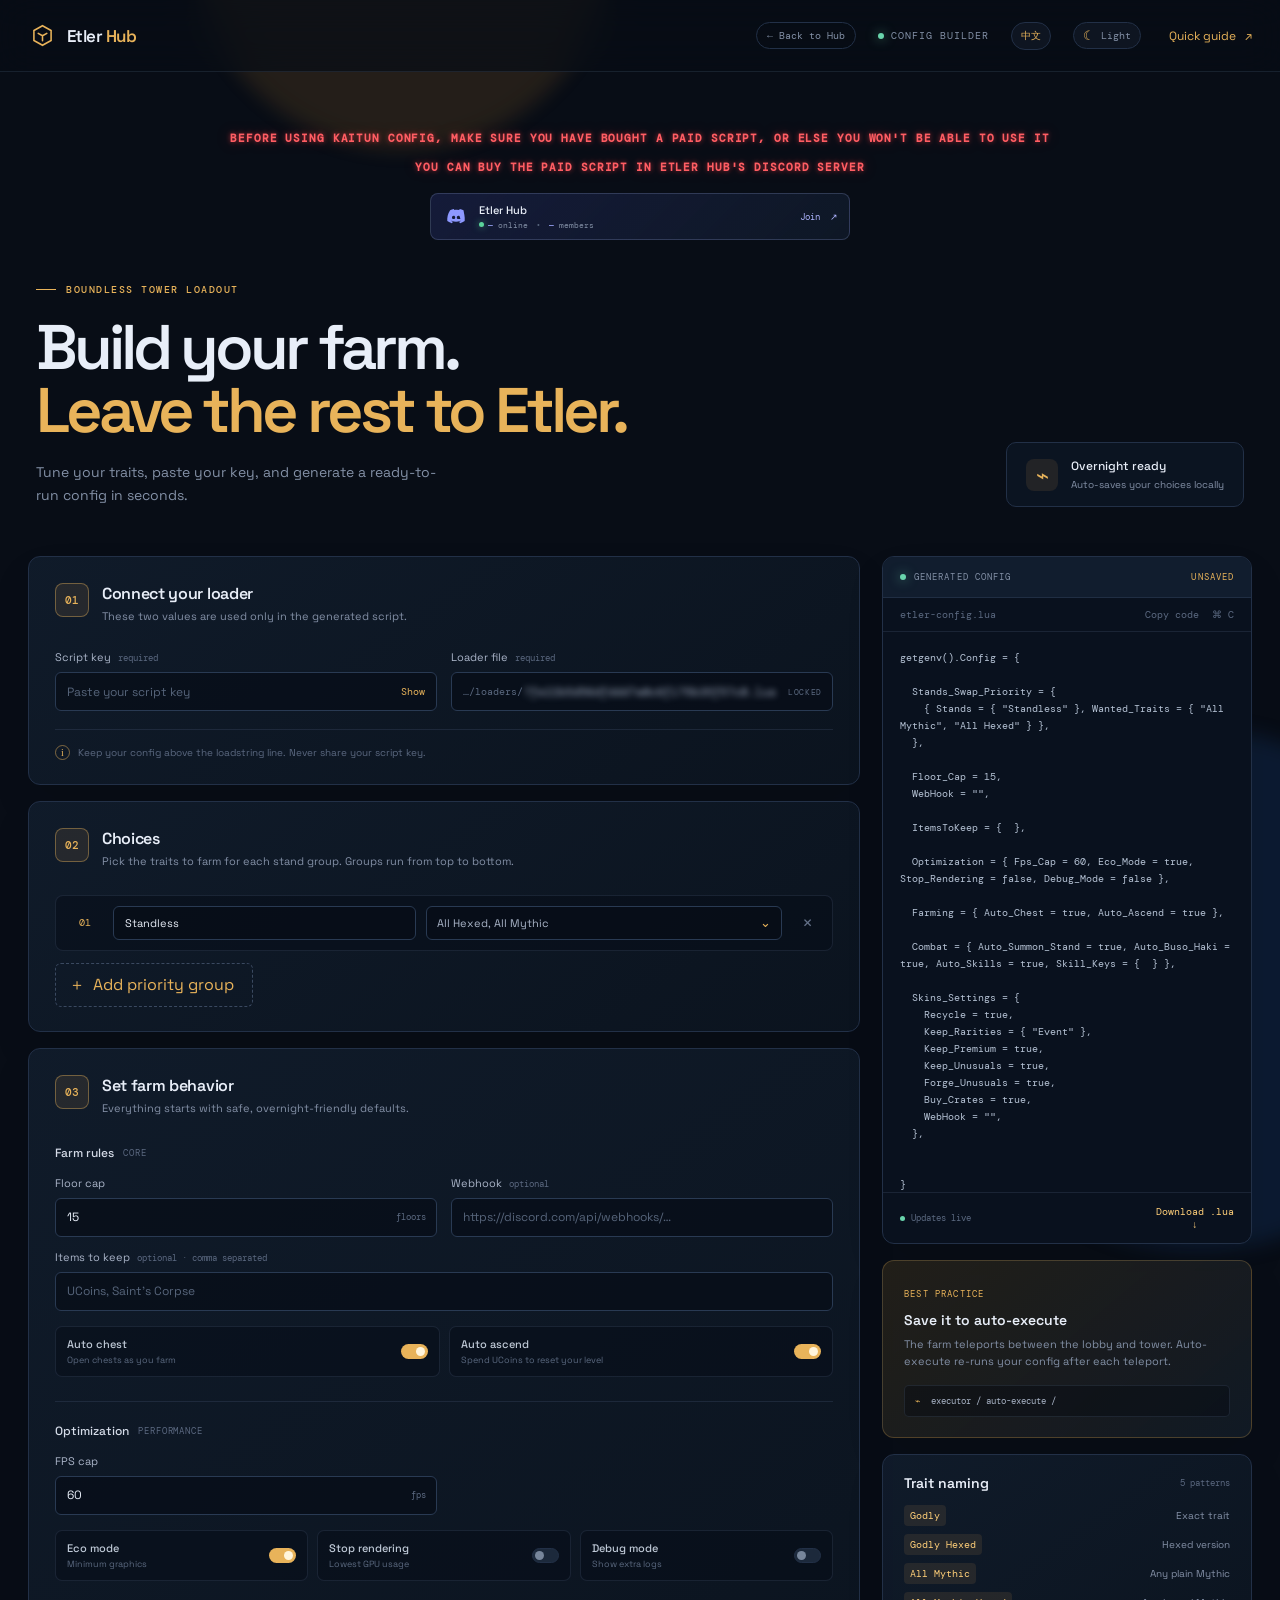
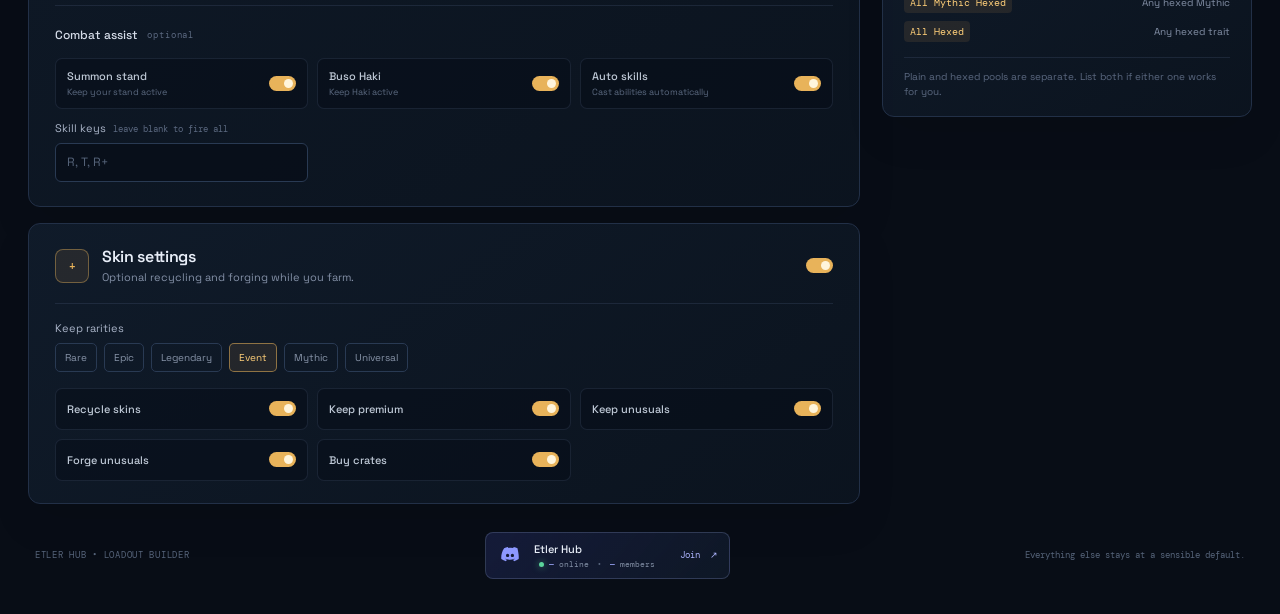
==== commit 53ebcd4f: "Add files via upload" ====
--- a/config.html
+++ b/config.html
@@ -18,7 +18,7 @@
     <div class="ambient ambient-two"></div>
 
     <header class="topbar">
-      <a class="brand" href="index.html" aria-label="Etler Hub home">
+      <a class="brand" href="index.html" data-i18n-attr="aria-label:brand.home">
         <span class="brand-mark" aria-hidden="true">
           <svg viewBox="0 0 32 32" fill="none">
             <path d="M16 3.5 27 9.7v12.6L16 28.5 5 22.3V9.7L16 3.5Z" stroke="currentColor" stroke-width="2"/>
@@ -28,135 +28,136 @@
         <span>Etler <b>Hub</b></span>
       </a>
       <div class="topbar-right">
-        <a class="back-home-button" href="index.html">← Back to Hub</a>
-        <span class="status-dot"><i></i> CONFIG BUILDER</span>
+        <a class="back-home-button" href="index.html" data-i18n="back.hub">← Back to Hub</a>
+        <span class="status-dot"><i></i> <span data-i18n="status.config">CONFIG BUILDER</span></span>
+        <button class="language-toggle" id="language-toggle" type="button"><span id="language-label">中文</span></button>
         <button class="theme-toggle" id="theme-toggle" type="button" aria-label="Switch to light mode" title="Switch to light mode">
           <span class="theme-glyph" id="theme-glyph" aria-hidden="true">☾</span><span id="theme-label">Light</span>
         </button>
-        <button class="docs-link docs-button" id="quick-guide-trigger" type="button" aria-haspopup="dialog" aria-controls="guide-modal">Quick guide <span>↗</span></button>
+        <button class="docs-link docs-button" id="quick-guide-trigger" type="button" aria-haspopup="dialog" aria-controls="guide-modal"><span data-i18n="guide.quick">Quick guide</span> <span>↗</span></button>
       </div>
     </header>
 
     <main id="top" class="shell">
-      <p class="paid-warning" role="alert">BEFORE USING KAITUN CONFIG, MAKE SURE YOU HAVE BOUGHT A PAID SCRIPT, OR ELSE YOU WON'T BE ABLE TO USE IT</p>
-      <p class="paid-warning paid-warning-secondary" role="alert">YOU CAN BUY THE PAID SCRIPT IN ETLER HUB'S DISCORD SERVER</p>
-      <a class="discord-card config-discord-card" href="https://discord.gg/sDwYt2YUWt" target="_blank" rel="noopener noreferrer" aria-label="Join the Etler Hub Discord server">
+      <p class="paid-warning" role="alert" data-i18n="config.warningOne">BEFORE USING KAITUN CONFIG, MAKE SURE YOU HAVE BOUGHT A PAID SCRIPT, OR ELSE YOU WON'T BE ABLE TO USE IT</p>
+      <p class="paid-warning paid-warning-secondary" role="alert" data-i18n="config.warningTwo">YOU CAN BUY THE PAID SCRIPT IN ETLER HUB'S DISCORD SERVER</p>
+      <a class="discord-card config-discord-card" href="https://discord.gg/sDwYt2YUWt" target="_blank" rel="noopener noreferrer" data-i18n-attr="aria-label:discord.joinAria">
         <span class="discord-mark" aria-hidden="true">
           <svg viewBox="0 0 24 24" fill="none"><path d="M19.5 5.2A16.2 16.2 0 0 0 15.7 4l-.5 1a14.8 14.8 0 0 0-2.4-.2c-.8 0-1.6.1-2.4.2l-.5-1c-1.3.3-2.6.7-3.8 1.2C3.7 8.9 3 12.5 3.3 16c1.5 1.1 3 1.8 4.6 2.2l1.1-1.4c-.6-.2-1.2-.5-1.7-.8l.4-.3c1.3.6 2.8 1 4.3 1s3-.4 4.3-1l.4.3c-.5.3-1.1.6-1.7.8l1.1 1.4c1.6-.4 3.1-1.1 4.6-2.2.4-4.1-.7-7.7-1.2-10.8ZM9.6 14.1c-.9 0-1.6-.8-1.6-1.7s.7-1.7 1.6-1.7 1.6.7 1.6 1.7-.7 1.7-1.6 1.7Zm4.8 0c-.9 0-1.6-.8-1.6-1.7s.7-1.7 1.6-1.7 1.6.7 1.6 1.7 1.6 1.7-1.6 1.7Z" fill="currentColor"/></svg>
         </span>
-        <span class="discord-copy"><strong id="discord-name">Etler Hub</strong><span><i class="discord-online-dot"></i><b id="discord-online">—</b> online <em>•</em> <b id="discord-members">—</b> members</span></span>
-        <span class="discord-join">Join <span>↗</span></span>
+        <span class="discord-copy"><strong id="discord-name">Etler Hub</strong><span><i class="discord-online-dot"></i><b id="discord-online">—</b> <span data-i18n="discord.online">online</span> <em>•</em> <b id="discord-members">—</b> <span data-i18n="discord.members">members</span></span></span>
+        <span class="discord-join"><span data-i18n="discord.join">Join</span> <span>↗</span></span>
       </a>
       <section class="hero">
         <div>
-          <p class="eyebrow"><span></span> BOUNDLESS TOWER LOADOUT</p>
-          <h1>Build your farm.<br /><em>Leave the rest to Etler.</em></h1>
-          <p class="hero-copy">Tune your traits, paste your key, and generate a ready-to-run config in seconds.</p>
+          <p class="eyebrow"><span></span> <span data-i18n="config.eyebrow">BOUNDLESS TOWER LOADOUT</span></p>
+          <h1><span data-i18n="config.title">Build your farm.</span><br /><em data-i18n="config.titleAccent">Leave the rest to Etler.</em></h1>
+          <p class="hero-copy" data-i18n="config.copy">Tune your traits, paste your key, and generate a ready-to-run config in seconds.</p>
         </div>
         <div class="hero-badge">
           <div class="badge-icon">⌁</div>
-          <div><strong>Overnight ready</strong><span>Auto-saves your choices locally</span></div>
+          <div><strong data-i18n="config.badgeTitle">Overnight ready</strong><span data-i18n="config.badgeCopy">Auto-saves your choices locally</span></div>
         </div>
       </section>
 
       <div class="workspace-grid">
-        <section class="builder-column" aria-label="Configuration builder">
+        <section class="builder-column" data-i18n-attr="aria-label:config.builderAria">
           <div class="panel step-panel">
             <div class="panel-heading">
               <div class="step-number">01</div>
-              <div><h2>Connect your loader</h2><p>These two values are used only in the generated script.</p></div>
+              <div><h2 data-i18n="config.connectTitle">Connect your loader</h2><p data-i18n="config.connectCopy">These two values are used only in the generated script.</p></div>
             </div>
             <div class="field-grid">
               <label class="field">
-                <span>Script key <small>required</small></span>
+                <span><span data-i18n="config.scriptKey">Script key</span> <small data-i18n="required">required</small></span>
                 <div class="input-wrap">
-                  <input id="script-key" type="password" placeholder="Paste your script key" autocomplete="off" />
-                  <button class="input-action" type="button" id="toggle-key" aria-label="Show script key">Show</button>
+                  <input id="script-key" type="password" data-i18n-attr="placeholder:config.scriptKeyPlaceholder" placeholder="Paste your script key" autocomplete="off" />
+                  <button class="input-action" type="button" id="toggle-key" data-i18n-attr="aria-label:config.showKey" aria-label="Show script key" data-i18n="config.showKey">Show</button>
                 </div>
               </label>
               <label class="field">
-                <span>Loader file <small>required</small></span>
-                <div class="input-wrap loader-input locked-loader" aria-label="Fixed loader file"><b>…/loaders/</b><span id="loader">7fe22b5d56dfddd7a0c6f175b35f57c0.lua</span><i>LOCKED</i></div>
+                <span><span data-i18n="config.loaderFile">Loader file</span> <small data-i18n="required">required</small></span>
+                <div class="input-wrap loader-input locked-loader" data-i18n-attr="aria-label:config.fixedLoaderAria" aria-label="Fixed loader file"><b>…/loaders/</b><span id="loader">7fe22b5d56dfddd7a0c6f175b35f57c0.lua</span><i data-i18n="locked">LOCKED</i></div>
               </label>
             </div>
-            <div class="note-line"><span class="note-icon">i</span> Keep your config above the loadstring line. Never share your script key.</div>
+            <div class="note-line"><span class="note-icon">i</span> <span data-i18n="config.note">Keep your config above the loadstring line. Never share your script key.</span></div>
           </div>
 
           <div class="panel step-panel">
             <div class="panel-heading">
               <div class="step-number">02</div>
-              <div><h2>Choices</h2><p>Pick the traits to farm for each stand group. Groups run from top to bottom.</p></div>
+              <div><h2 data-i18n="config.choicesTitle">Choices</h2><p data-i18n="config.choicesCopy">Pick the traits to farm for each stand group. Groups run from top to bottom.</p></div>
             </div>
             <div id="priority-groups" class="priority-groups"></div>
-            <button class="add-group" id="add-group" type="button"><span>＋</span> Add priority group</button>
+            <button class="add-group" id="add-group" type="button"><span>＋</span> <span data-i18n="config.addGroup">Add priority group</span></button>
           </div>
 
           <div class="panel step-panel">
             <div class="panel-heading">
               <div class="step-number">03</div>
-              <div><h2>Set farm behavior</h2><p>Everything starts with safe, overnight-friendly defaults.</p></div>
+              <div><h2 data-i18n="config.behaviorTitle">Set farm behavior</h2><p data-i18n="config.behaviorCopy">Everything starts with safe, overnight-friendly defaults.</p></div>
             </div>
 
             <div class="setting-block">
-              <div class="setting-title"><span>Farm rules</span><small>CORE</small></div>
+              <div class="setting-title"><span data-i18n="config.farmRules">Farm rules</span><small data-i18n="core">CORE</small></div>
               <div class="compact-fields">
-                <label class="field"><span>Floor cap</span><div class="number-input"><input id="floor-cap" type="number" min="0" value="15" /><span>floors</span></div></label>
-                <label class="field"><span>Webhook <small>optional</small></span><input id="webhook" type="url" placeholder="https://discord.com/api/webhooks/…" /></label>
-              </div>
-              <label class="field items-field"><span>Items to keep <small>optional · comma separated</small></span><input id="items-to-keep" type="text" placeholder="UCoins, Saint's Corpse" /></label>
+                <label class="field"><span data-i18n="config.floorCap">Floor cap</span><div class="number-input"><input id="floor-cap" type="number" min="0" value="15" /><span data-i18n="floors">floors</span></div></label>
+                <label class="field"><span><span data-i18n="config.webhook">Webhook</span> <small data-i18n="optional">optional</small></span><input id="webhook" type="url" placeholder="https://discord.com/api/webhooks/…" /></label>
+              </div>
+              <label class="field items-field"><span><span data-i18n="config.itemsKeep">Items to keep</span> <small data-i18n="config.commaSeparated">optional · comma separated</small></span><input id="items-to-keep" type="text" data-i18n-attr="placeholder:config.itemsPlaceholder" placeholder="UCoins, Saint's Corpse" /></label>
               <div class="toggle-grid">
-                <label class="toggle-row"><span><b>Auto chest</b><small>Open chests as you farm</small></span><input id="auto-chest" type="checkbox" checked /><i></i></label>
-                <label class="toggle-row"><span><b>Auto ascend</b><small>Spend UCoins to reset your level</small></span><input id="auto-ascend" type="checkbox" checked /><i></i></label>
+                <label class="toggle-row"><span><b data-i18n="config.autoChest">Auto chest</b><small data-i18n="config.autoChestCopy">Open chests as you farm</small></span><input id="auto-chest" type="checkbox" checked /><i></i></label>
+                <label class="toggle-row"><span><b data-i18n="config.autoAscend">Auto ascend</b><small data-i18n="config.autoAscendCopy">Spend UCoins to reset your level</small></span><input id="auto-ascend" type="checkbox" checked /><i></i></label>
               </div>
             </div>
 
             <div class="setting-block split-setting">
-              <div class="setting-title"><span>Optimization</span><small>PERFORMANCE</small></div>
+              <div class="setting-title"><span data-i18n="config.optimization">Optimization</span><small data-i18n="performance">PERFORMANCE</small></div>
               <div class="compact-fields three">
-                <label class="field"><span>FPS cap</span><div class="number-input"><input id="fps-cap" type="number" min="1" max="240" value="60" /><span>fps</span></div></label>
+                <label class="field"><span data-i18n="config.fpsCap">FPS cap</span><div class="number-input"><input id="fps-cap" type="number" min="1" max="240" value="60" /><span data-i18n="fps">fps</span></div></label>
               </div>
               <div class="toggle-grid three">
-                <label class="toggle-row"><span><b>Eco mode</b><small>Minimum graphics</small></span><input id="eco-mode" type="checkbox" checked /><i></i></label>
-                <label class="toggle-row"><span><b>Stop rendering</b><small>Lowest GPU usage</small></span><input id="stop-rendering" type="checkbox" /><i></i></label>
-                <label class="toggle-row"><span><b>Debug mode</b><small>Show extra logs</small></span><input id="debug-mode" type="checkbox" /><i></i></label>
+                <label class="toggle-row"><span><b data-i18n="config.ecoMode">Eco mode</b><small data-i18n="config.ecoModeCopy">Minimum graphics</small></span><input id="eco-mode" type="checkbox" checked /><i></i></label>
+                <label class="toggle-row"><span><b data-i18n="config.stopRendering">Stop rendering</b><small data-i18n="config.stopRenderingCopy">Lowest GPU usage</small></span><input id="stop-rendering" type="checkbox" /><i></i></label>
+                <label class="toggle-row"><span><b data-i18n="config.debugMode">Debug mode</b><small data-i18n="config.debugModeCopy">Show extra logs</small></span><input id="debug-mode" type="checkbox" /><i></i></label>
               </div>
             </div>
 
             <div class="setting-block split-setting">
-              <div class="setting-title"><span>Combat assist</span><small>OPTIONAL</small></div>
+              <div class="setting-title"><span data-i18n="config.combatAssist">Combat assist</span><small data-i18n="optional">OPTIONAL</small></div>
               <div class="toggle-grid three">
-                <label class="toggle-row"><span><b>Summon stand</b><small>Keep your stand active</small></span><input id="auto-summon" type="checkbox" checked /><i></i></label>
-                <label class="toggle-row"><span><b>Buso Haki</b><small>Keep Haki active</small></span><input id="auto-buso" type="checkbox" checked /><i></i></label>
-                <label class="toggle-row"><span><b>Auto skills</b><small>Cast abilities automatically</small></span><input id="auto-skills" type="checkbox" checked /><i></i></label>
-              </div>
-              <label class="field skill-keys"><span>Skill keys <small>leave blank to fire all</small></span><input id="skill-keys" type="text" placeholder="R, T, R+" /></label>
+                <label class="toggle-row"><span><b data-i18n="config.summonStand">Summon stand</b><small data-i18n="config.summonStandCopy">Keep your stand active</small></span><input id="auto-summon" type="checkbox" checked /><i></i></label>
+                <label class="toggle-row"><span><b data-i18n="config.buso">Buso Haki</b><small data-i18n="config.busoCopy">Keep Haki active</small></span><input id="auto-buso" type="checkbox" checked /><i></i></label>
+                <label class="toggle-row"><span><b data-i18n="config.autoSkills">Auto skills</b><small data-i18n="config.autoSkillsCopy">Cast abilities automatically</small></span><input id="auto-skills" type="checkbox" checked /><i></i></label>
+              </div>
+              <label class="field skill-keys"><span><span data-i18n="config.skillKeys">Skill keys</span> <small data-i18n="config.skillKeysCopy">leave blank to fire all</small></span><input id="skill-keys" type="text" placeholder="R, T, R+" /></label>
             </div>
           </div>
 
           <div class="panel skin-panel">
             <div class="panel-heading compact-heading">
               <div class="step-number">+</div>
-              <div><h2>Skin settings</h2><p>Optional recycling and forging while you farm.</p></div>
+              <div><h2 data-i18n="config.skinTitle">Skin settings</h2><p data-i18n="config.skinCopy">Optional recycling and forging while you farm.</p></div>
               <label class="mini-toggle"><input id="skins-enabled" type="checkbox" checked /><i></i></label>
             </div>
             <div id="skin-options" class="skin-options">
               <div class="rarity-picker">
-                <span class="picker-label">Keep rarities</span>
+                <span class="picker-label" data-i18n="config.keepRarities">Keep rarities</span>
                 <div class="rarity-list">
-                  <label><input type="checkbox" value="Rare" />Rare</label>
-                  <label><input type="checkbox" value="Epic" />Epic</label>
-                  <label><input type="checkbox" value="Legendary" />Legendary</label>
-                  <label class="checked"><input type="checkbox" value="Event" checked />Event</label>
-                  <label><input type="checkbox" value="Mythic" />Mythic</label>
-                  <label><input type="checkbox" value="Universal" />Universal</label>
+                  <label><input type="checkbox" value="Rare" /><span data-i18n="rarity.rare">Rare</span></label>
+                  <label><input type="checkbox" value="Epic" /><span data-i18n="rarity.epic">Epic</span></label>
+                  <label><input type="checkbox" value="Legendary" /><span data-i18n="rarity.legendary">Legendary</span></label>
+                  <label class="checked"><input type="checkbox" value="Event" checked /><span data-i18n="rarity.event">Event</span></label>
+                  <label><input type="checkbox" value="Mythic" /><span data-i18n="rarity.mythic">Mythic</span></label>
+                  <label><input type="checkbox" value="Universal" /><span data-i18n="rarity.universal">Universal</span></label>
                 </div>
               </div>
               <div class="toggle-grid three skin-toggles">
-                <label class="toggle-row"><span><b>Recycle skins</b></span><input id="recycle" type="checkbox" checked /><i></i></label>
-                <label class="toggle-row"><span><b>Keep premium</b></span><input id="keep-premium" type="checkbox" checked /><i></i></label>
-                <label class="toggle-row"><span><b>Keep unusuals</b></span><input id="keep-unusuals" type="checkbox" checked /><i></i></label>
-                <label class="toggle-row"><span><b>Forge unusuals</b></span><input id="forge-unusuals" type="checkbox" checked /><i></i></label>
-                <label class="toggle-row"><span><b>Buy crates</b></span><input id="buy-crates" type="checkbox" checked /><i></i></label>
+                <label class="toggle-row"><span><b data-i18n="config.recycle">Recycle skins</b></span><input id="recycle" type="checkbox" checked /><i></i></label>
+                <label class="toggle-row"><span><b data-i18n="config.keepPremium">Keep premium</b></span><input id="keep-premium" type="checkbox" checked /><i></i></label>
+                <label class="toggle-row"><span><b data-i18n="config.keepUnusuals">Keep unusuals</b></span><input id="keep-unusuals" type="checkbox" checked /><i></i></label>
+                <label class="toggle-row"><span><b data-i18n="config.forgeUnusuals">Forge unusuals</b></span><input id="forge-unusuals" type="checkbox" checked /><i></i></label>
+                <label class="toggle-row"><span><b data-i18n="config.buyCrates">Buy crates</b></span><input id="buy-crates" type="checkbox" checked /><i></i></label>
               </div>
             </div>
           </div>
@@ -165,45 +166,45 @@
         <aside class="output-column">
           <div class="code-card">
             <div class="code-card-top">
-              <div><span class="live-dot"></span><span>GENERATED CONFIG</span></div>
-              <span id="config-state" class="config-state">UNSAVED</span>
-            </div>
-            <div class="code-toolbar"><span>etler-config.lua</span><button id="copy-config" type="button">Copy code <span>⌘ C</span></button></div>
-            <pre id="code-output" tabindex="0" aria-label="Generated Lua config"></pre>
-            <div class="code-card-bottom"><span><i></i> Updates live</span><button id="download-config" type="button">Download .lua <span>↓</span></button></div>
+              <div><span class="live-dot"></span><span data-i18n="config.generated">GENERATED CONFIG</span></div>
+              <span id="config-state" class="config-state" data-i18n="config.unsaved">UNSAVED</span>
+            </div>
+            <div class="code-toolbar"><span>etler-config.lua</span><button id="copy-config" type="button"><span data-i18n="config.copyCode">Copy code</span> <span>⌘ C</span></button></div>
+            <pre id="code-output" tabindex="0" data-i18n-attr="aria-label:config.generatedAria" aria-label="Generated Lua config"></pre>
+            <div class="code-card-bottom"><span><i></i> <span data-i18n="config.updatesLive">Updates live</span></span><button id="download-config" type="button"><span data-i18n="config.download">Download .lua</span> <span>↓</span></button></div>
           </div>
 
           <div class="tip-card">
-            <span class="tip-label">BEST PRACTICE</span>
-            <h3>Save it to auto-execute</h3>
-            <p>The farm teleports between the lobby and tower. Auto-execute re-runs your config after each teleport.</p>
+            <span class="tip-label" data-i18n="config.bestPractice">BEST PRACTICE</span>
+            <h3 data-i18n="config.saveAuto">Save it to auto-execute</h3>
+            <p data-i18n="config.saveAutoCopy">The farm teleports between the lobby and tower. Auto-execute re-runs your config after each teleport.</p>
             <div class="tip-path"><span>⌁</span> executor / auto-execute /</div>
           </div>
 
           <div class="trait-card" id="guide">
-            <div class="trait-card-heading"><h3>Trait naming</h3><span>5 patterns</span></div>
+            <div class="trait-card-heading"><h3 data-i18n="config.traitNaming">Trait naming</h3><span data-i18n="config.patterns">5 patterns</span></div>
             <div class="trait-list">
-              <div><code>Godly</code><span>Exact trait</span></div>
-              <div><code>Godly Hexed</code><span>Hexed version</span></div>
-              <div><code>All Mythic</code><span>Any plain Mythic</span></div>
-              <div><code>All Mythic Hexed</code><span>Any hexed Mythic</span></div>
-              <div><code>All Hexed</code><span>Any hexed trait</span></div>
-            </div>
-            <p class="trait-note">Plain and hexed pools are separate. List both if either one works for you.</p>
+              <div><code>Godly</code><span data-i18n="config.exactTrait">Exact trait</span></div>
+              <div><code>Godly Hexed</code><span data-i18n="config.hexedVersion">Hexed version</span></div>
+              <div><code>All Mythic</code><span data-i18n="config.anyPlainMythic">Any plain Mythic</span></div>
+              <div><code>All Mythic Hexed</code><span data-i18n="config.anyHexedMythic">Any hexed Mythic</span></div>
+              <div><code>All Hexed</code><span data-i18n="config.anyHexedTrait">Any hexed trait</span></div>
+            </div>
+            <p class="trait-note" data-i18n="config.traitNote">Plain and hexed pools are separate. List both if either one works for you.</p>
           </div>
         </aside>
       </div>
 
       <footer class="page-footer">
-        <span>ETLER HUB <i>•</i> LOADOUT BUILDER</span>
-        <a class="discord-card footer-discord-card" href="https://discord.gg/sDwYt2YUWt" target="_blank" rel="noopener noreferrer" aria-label="Join the Etler Hub Discord server">
+        <span><span data-i18n="config.footerBuilder">ETLER HUB • LOADOUT BUILDER</span></span>
+        <a class="discord-card footer-discord-card" href="https://discord.gg/sDwYt2YUWt" target="_blank" rel="noopener noreferrer" data-i18n-attr="aria-label:discord.joinAria">
           <span class="discord-mark" aria-hidden="true">
             <svg viewBox="0 0 24 24" fill="none"><path d="M19.5 5.2A16.2 16.2 0 0 0 15.7 4l-.5 1a14.8 14.8 0 0 0-2.4-.2c-.8 0-1.6.1-2.4.2l-.5-1c-1.3.3-2.6.7-3.8 1.2C3.7 8.9 3 12.5 3.3 16c1.5 1.1 3 1.8 4.6 2.2l1.1-1.4c-.6-.2-1.2-.5-1.7-.8l.4-.3c1.3.6 2.8 1 4.3 1s3-.4 4.3-1l.4.3c-.5.3-1.1.6-1.7.8l1.1 1.4c1.6-.4 3.1-1.1 4.6-2.2.4-4.1-.7-7.7-1.2-10.8ZM9.6 14.1c-.9 0-1.6-.8-1.6-1.7s.7-1.7 1.6-1.7 1.6.8 1.6 1.7-.7 1.7-1.6 1.7Zm4.8 0c-.9 0-1.6-.8-1.6-1.7s.7-1.7 1.6-1.7 1.6.8 1.6 1.7-.7 1.7-1.6 1.7Z" fill="currentColor"/></svg>
           </span>
-          <span class="discord-copy"><strong id="discord-name">Etler Hub</strong><span><i class="discord-online-dot"></i><b id="discord-online">—</b> online <em>•</em> <b id="discord-members">—</b> members</span></span>
-          <span class="discord-join">Join <span>↗</span></span>
+          <span class="discord-copy"><strong id="discord-name">Etler Hub</strong><span><i class="discord-online-dot"></i><b id="discord-online">—</b> <span data-i18n="discord.online">online</span> <em>•</em> <b id="discord-members">—</b> <span data-i18n="discord.members">members</span></span></span>
+          <span class="discord-join"><span data-i18n="discord.join">Join</span> <span>↗</span></span>
         </a>
-        <span>Everything else stays at a sensible default.</span>
+        <span data-i18n="config.footerDefault">Everything else stays at a sensible default.</span>
       </footer>
     </main>
 
@@ -212,35 +213,35 @@
       <section class="guide-dialog" role="dialog" aria-modal="true" aria-labelledby="guide-title" tabindex="-1">
         <header class="guide-modal-header">
           <div>
-            <p class="eyebrow"><span></span> ETLER HUB / QUICK GUIDE</p>
-            <h2 id="guide-title">Etler Hub — Trait Farm Setup</h2>
-          </div>
-          <button class="guide-close" id="guide-close" type="button" data-guide-close aria-label="Close quick guide">×</button>
+            <p class="eyebrow"><span></span> <span data-i18n="guide.eyebrow">ETLER HUB / QUICK GUIDE</span></p>
+            <h2 id="guide-title" data-i18n="guide.title">Etler Hub — Trait Farm Setup</h2>
+          </div>
+          <button class="guide-close" id="guide-close" type="button" data-guide-close data-i18n-attr="aria-label:guide.close" aria-label="Close quick guide">×</button>
         </header>
         <div class="guide-content">
-          <p class="guide-lead">Farm traits while you're away. Three steps.</p>
+          <p class="guide-lead" data-i18n="guide.lead">Farm traits while you're away. Three steps.</p>
 
           <ol class="guide-steps">
-            <li>Paste your key into <code>script_key</code> and change the loader.</li>
-            <li>Change <code>"Standless"</code> to the stand you want, and <code>Wanted_Traits</code> to the traits you want.</li>
-            <li>Save it into your executor's auto-execute folder, then join the game.</li>
+            <li data-i18n="guide.step1Html" data-i18n-html="true">Paste your key into <code>script_key</code> and change the loader.</li>
+            <li data-i18n="guide.step2Html" data-i18n-html="true">Change <code>"Standless"</code> to the stand you want, and <code>Wanted_Traits</code> to the traits you want.</li>
+            <li data-i18n="guide.step3Html" data-i18n-html="true">Save it into your executor's auto-execute folder, then join the game.</li>
           </ol>
 
-          <p>Everything else already has sensible defaults — leave it alone unless you want to change something.</p>
-
-          <h3>Naming your traits</h3>
-          <p>It stops on the first one that lands.</p>
+          <p data-i18n="guide.defaults">Everything else already has sensible defaults — leave it alone unless you want to change something.</p>
+
+          <h3 data-i18n="guide.naming">Naming your traits</h3>
+          <p data-i18n="guide.stopsFirst">It stops on the first one that lands.</p>
           <div class="guide-definition-list">
-            <div><code>"Godly"</code><span>that exact trait</span></div>
-            <div><code>"Godly Hexed"</code><span>the hexed version of it</span></div>
-            <div><code>"All Mythic"</code><span>any Mythic trait, plain only</span></div>
-            <div><code>"All Mythic Hexed"</code><span>any hexed Mythic</span></div>
-            <div><code>"Any Hexed"</code><span>any hexed trait at all</span></div>
+            <div><code>"Godly"</code><span data-i18n="guide.exact">that exact trait</span></div>
+            <div><code>"Godly Hexed"</code><span data-i18n="guide.hexedIt">the hexed version of it</span></div>
+            <div><code>"All Mythic"</code><span data-i18n="guide.anyMythicPlain">any Mythic trait, plain only</span></div>
+            <div><code>"All Mythic Hexed"</code><span data-i18n="guide.anyHexedMythic">any hexed Mythic</span></div>
+            <div><code>"Any Hexed"</code><span data-i18n="guide.anyHexedAtAll">any hexed trait at all</span></div>
           </div>
           <pre>Wanted_Traits = { "All Mythic", "All Mythic Hexed" },</pre>
-          <p><code>"All Mythic"</code> does not include hexed Mythics. List both, as above, if you want either.</p>
-
-          <h3>Complete example</h3>
+          <p data-i18n="guide.separateHtml" data-i18n-html="true"><code>"All Mythic"</code> does not include hexed Mythics. List both, as above, if you want either.</p>
+
+          <h3 data-i18n="guide.completeExample">Complete example</h3>
           <pre>getgenv().Config = {
 
     Stands_Swap_Priority = {
@@ -271,57 +272,58 @@
 
 script_key = "YOUR_KEY_HERE";
 loadstring(game:HttpGet("https://api.luarmor.net/files/v4/loaders/YOUR_LOADER.lua"))()</pre>
-          <p>It takes you to Boundless Tower, farms, and rolls traits until one you asked for lands.</p>
-
-          <h3>Three things that break it</h3>
-          <p><strong>Use the auto-execute folder.</strong> The farm teleports between the lobby and the tower, and only auto-execute re-runs the script after a teleport. Run it by hand and it stops at the first one.</p>
-          <p><strong>Keep the config above the loadstring line.</strong> Below it, and it's ignored.</p>
-          <p><strong>No window is normal.</strong> With a config, the hub runs hidden. Delete the whole Config block if you want the clickable hub back.</p>
-
-          <h3>Two things that look broken but aren't</h3>
-          <p><strong>It skipped my stand.</strong> Every copy already has a trait you asked for. Rolling it would destroy the good trait you already have.</p>
-          <p><strong>It stopped and named a typo.</strong> A name that matches nothing halts the script and tells you what you probably meant — better than guessing and rolling the wrong stand.</p>
-
-          <h3>Picking what to farm</h3>
+          <p data-i18n="guide.towerCopy">It takes you to Boundless Tower, farms, and rolls traits until one you asked for lands.</p>
+
+          <h3 data-i18n="guide.breaks">Three things that break it</h3>
+          <p data-i18n="guide.breakAutoHtml" data-i18n-html="true"><strong>Use the auto-execute folder.</strong> The farm teleports between the lobby and the tower, and only auto-execute re-runs the script after a teleport. Run it by hand and it stops at the first one.</p>
+          <p data-i18n="guide.breakConfigHtml" data-i18n-html="true"><strong>Keep the config above the loadstring line.</strong> Below it, and it's ignored.</p>
+          <p data-i18n="guide.breakWindowHtml" data-i18n-html="true"><strong>No window is normal.</strong> With a config, the hub runs hidden. Delete the whole Config block if you want the clickable hub back.</p>
+
+          <h3 data-i18n="guide.lookBroken">Two things that look broken but aren't</h3>
+          <p data-i18n="guide.skippedStandHtml" data-i18n-html="true"><strong>It skipped my stand.</strong> Every copy already has a trait you asked for. Rolling it would destroy the good trait you already have.</p>
+          <p data-i18n="guide.typoHtml" data-i18n-html="true"><strong>It stopped and named a typo.</strong> A name that matches nothing halts the script and tells you what you probably meant — better than guessing and rolling the wrong stand.</p>
+
+          <h3 data-i18n="guide.picking">Picking what to farm</h3>
           <pre>Stands_Swap_Priority = {
     { Stands = { "Standless" },                Wanted_Traits = { "Any Hexed" } },
     { Stands = { "The Vessel", "Kuro Claws" }, Wanted_Traits = { "Godly" } },
 }</pre>
-          <p>Each line is one group, farmed top to bottom. Several stands on one line share the same target traits.</p>
-
-          <h3>Five ways to name a trait</h3>
-          <p>It stops on the first one that lands.</p>
+          <p data-i18n="guide.lineCopy">Each line is one group, farmed top to bottom. Several stands on one line share the same target traits.</p>
+
+          <h3 data-i18n="guide.fiveWays">Five ways to name a trait</h3>
+          <p data-i18n="guide.stopsFirst">It stops on the first one that lands.</p>
           <div class="guide-definition-list">
-            <div><code>"Any Hexed"</code><span>any hexed trait</span></div>
-            <div><code>"All Mythic"</code><span>any plain Mythic; also All Legendary and All Epic</span></div>
-            <div><code>"All Mythic Hexed"</code><span>any hexed Mythic; also All Legendary Hexed</span></div>
-            <div><code>"Godly"</code><span>that exact trait</span></div>
-            <div><code>"Godly Hexed"</code><span>the hexed version of it</span></div>
-          </div>
-          <p><code>"All Mythic"</code> and <code>"All Mythic Hexed"</code> are separate — the plain form never accepts a hexed roll. List both if you'll take either.</p>
-          <p>Capitals, spaces, and punctuation don't matter — <code>"the vessel"</code> works.</p>
-          <p>Ask for <code>"Prime"</code> and a hexed Prime is kept too — it's strictly better, so it's never rolled away.</p>
-
-          <h3>Just want UCoins, not traits?</h3>
-          <p>Leave <code>Wanted_Traits</code> empty and turn ascending off:</p>
+            <div><code>"Any Hexed"</code><span data-i18n="guide.anyHexed">any hexed trait</span></div>
+            <div><code>"All Mythic"</code><span data-i18n="guide.allMythic">any plain Mythic; also All Legendary and All Epic</span></div>
+            <div><code>"All Mythic Hexed"</code><span data-i18n="guide.allMythicHexed">any hexed Mythic; also All Legendary Hexed</span></div>
+            <div><code>"Godly"</code><span data-i18n="guide.exact">that exact trait</span></div>
+            <div><code>"Godly Hexed"</code><span data-i18n="guide.hexedIt">the hexed version of it</span></div>
+          </div>
+          <p data-i18n="guide.separatePoolsHtml" data-i18n-html="true"><code>"All Mythic"</code> and <code>"All Mythic Hexed"</code> are separate — the plain form never accepts a hexed roll. List both if you'll take either.</p>
+          <p data-i18n="guide.caseHtml" data-i18n-html="true">Capitals, spaces, and punctuation don't matter — <code>"the vessel"</code> works.</p>
+          <p data-i18n="guide.primeHtml" data-i18n-html="true">Ask for <code>"Prime"</code> and a hexed Prime is kept too — it's strictly better, so it's never rolled away.</p>
+
+          <h3 data-i18n="guide.ucoins">Just want UCoins, not traits?</h3>
+          <p data-i18n="guide.ucoinsLeadHtml" data-i18n-html="true">Leave <code>Wanted_Traits</code> empty and turn ascending off:</p>
           <pre>Stands_Swap_Priority = {
     { Stands = { "Standless" }, Wanted_Traits = { } },
 },
 
 Farming = { Auto_Ascend = false },</pre>
-          <p>Empty traits means it never touches the roller — so it farms on your spec, normally skipped for being too good, and can't roll over a trait you wanted to keep. <code>Auto_Ascend = false</code> keeps the coins instead of spending them.</p>
-
-          <h3>The other settings</h3>
-          <p><strong>Floor_Cap</strong> — clear this floor, then restart, 0 climbs forever.</p>
-          <p><strong>ItemsToKeep</strong> — auto-sell clears everything else to stop your bag filling up. Anything named here is never sold and is stored automatically the moment it drops. A floor won't skip until it's safely stored.</p>
-          <p><strong>Optimization</strong> — <code>Fps_Cap</code> caps your framerate, <code>Eco_Mode</code> drops graphics to the minimum. Both are worth it for an overnight farm.</p>
-          <p><strong>Farming.Auto_Ascend</strong> — set false to keep your UCoins. Ascending spends them and resets your level.</p>
-          <p><strong>Combat</strong> — <code>Auto_Buso_Haki</code> keeps Haki up, <code>Auto_Skills</code> casts your abilities. <code>Skill_Keys = {}</code> fires every key; name them like <code>{ "R", "T" }</code> to pick. Charged keys use +, like <code>"R+"</code>.</p>
-          <p><strong>WebHook</strong> — Discord ping each time a trait is secured. Your username is spoilered.</p>
-          <p><strong>Skins_Settings</strong> — recycles skins into points, forges points into unusuals, while you farm. <code>Keep_Rarities</code> is what you protect — everything else is melted. Valid: Rare, Epic, Legendary, Event, Mythic, Universal. Limited, Unobtainable, equipped, and locked skins are never touched.</p>
+          <p data-i18n="guide.ucoinsCopyHtml" data-i18n-html="true">Empty traits means it never touches the roller — so it farms on your spec, normally skipped for being too good, and can't roll over a trait you wanted to keep. <code>Auto_Ascend = false</code> keeps the coins instead of spending them.</p>
+
+          <h3 data-i18n="guide.otherSettings">The other settings</h3>
+          <p data-i18n="guide.floorHtml" data-i18n-html="true"><strong>Floor_Cap</strong> — clear this floor, then restart, 0 climbs forever.</p>
+          <p data-i18n="guide.itemsHtml" data-i18n-html="true"><strong>ItemsToKeep</strong> — auto-sell clears everything else to stop your bag filling up. Anything named here is never sold and is stored automatically the moment it drops. A floor won't skip until it's safely stored.</p>
+          <p data-i18n="guide.optimizationHtml" data-i18n-html="true"><strong>Optimization</strong> — <code>Fps_Cap</code> caps your framerate, <code>Eco_Mode</code> drops graphics to the minimum. Both are worth it for an overnight farm.</p>
+          <p data-i18n="guide.ascendHtml" data-i18n-html="true"><strong>Farming.Auto_Ascend</strong> — set false to keep your UCoins. Ascending spends them and resets your level.</p>
+          <p data-i18n="guide.combatHtml" data-i18n-html="true"><strong>Combat</strong> — <code>Auto_Buso_Haki</code> keeps Haki up, <code>Auto_Skills</code> casts your abilities. <code>Skill_Keys = {}</code> fires every key; name them like <code>{ "R", "T" }</code> to pick. Charged keys use +, like <code>"R+"</code>.</p>
+          <p data-i18n="guide.webhookHtml" data-i18n-html="true"><strong>WebHook</strong> — Discord ping each time a trait is secured. Your username is spoilered.</p>
+          <p data-i18n="guide.skinsHtml" data-i18n-html="true"><strong>Skins_Settings</strong> — recycles skins into points, forges points into unusuals, while you farm. <code>Keep_Rarities</code> is what you protect — everything else is melted. Valid: Rare, Epic, Legendary, Event, Mythic, Universal. Limited, Unobtainable, equipped, and locked skins are never touched.</p>
         </div>
       </section>
     </div>
-    <div id="toast" class="toast" role="status">Copied to clipboard</div>
+    <div id="toast" class="toast" role="status"></div>
+    <script src="language.js"></script>
   </body>
 </html>
--- a/styles.css
+++ b/styles.css
@@ -89,8 +89,10 @@
 .topbar-right { display: flex; align-items: center; gap: 22px; }
 .back-home-button { color: var(--muted); border: 1px solid var(--line); border-radius: 999px; padding: 6px 10px; font: 10px var(--mono); text-decoration: none; transition: .2s; }
 .back-home-button:hover { border-color: var(--accent); color: var(--accent); }
-.theme-toggle { display: inline-flex; align-items: center; gap: 6px; border: 1px solid var(--line); border-radius: 999px; padding: 6px 9px; color: var(--muted); background: var(--panel); font: 10px var(--mono); transition: .2s; }
+.theme-toggle, .language-toggle { display: inline-flex; align-items: center; gap: 6px; border: 1px solid var(--line); border-radius: 999px; padding: 6px 9px; color: var(--muted); background: var(--panel); font: 10px var(--mono); transition: .2s; }
 .theme-toggle:hover { border-color: var(--accent); color: var(--accent); }
+.language-toggle { color: var(--accent); }
+.language-toggle:hover { border-color: var(--accent); background: var(--accent-wash); }
 .theme-glyph { color: var(--accent); font-size: 13px; line-height: 1; }
 .status-dot, .docs-link { font-size: 10px; font-family: var(--mono); letter-spacing: .1em; color: var(--muted); }
 .status-dot { display: flex; align-items: center; gap: 7px; }
@@ -110,6 +112,7 @@
 .hero { display: flex; align-items: flex-end; justify-content: space-between; gap: 35px; padding: 0 8px 49px; }
 .eyebrow { font: 500 10px var(--mono); letter-spacing: .15em; color: var(--accent); margin: 0 0 20px; display: flex; align-items: center; gap: 10px; }
 .eyebrow span { display: block; width: 20px; height: 1px; background: var(--accent); }
+.eyebrow > span[data-i18n] { display: inline; width: auto; height: auto; background: none; }
 h1 { font-size: clamp(38px, 5vw, 63px); line-height: .99; margin: 0; letter-spacing: -.065em; font-weight: 600; }
 h1 em { color: var(--accent); font-style: normal; }
 .hero-copy { color: var(--muted); max-width: 420px; font-size: 14px; line-height: 1.65; margin: 20px 0 0; }
